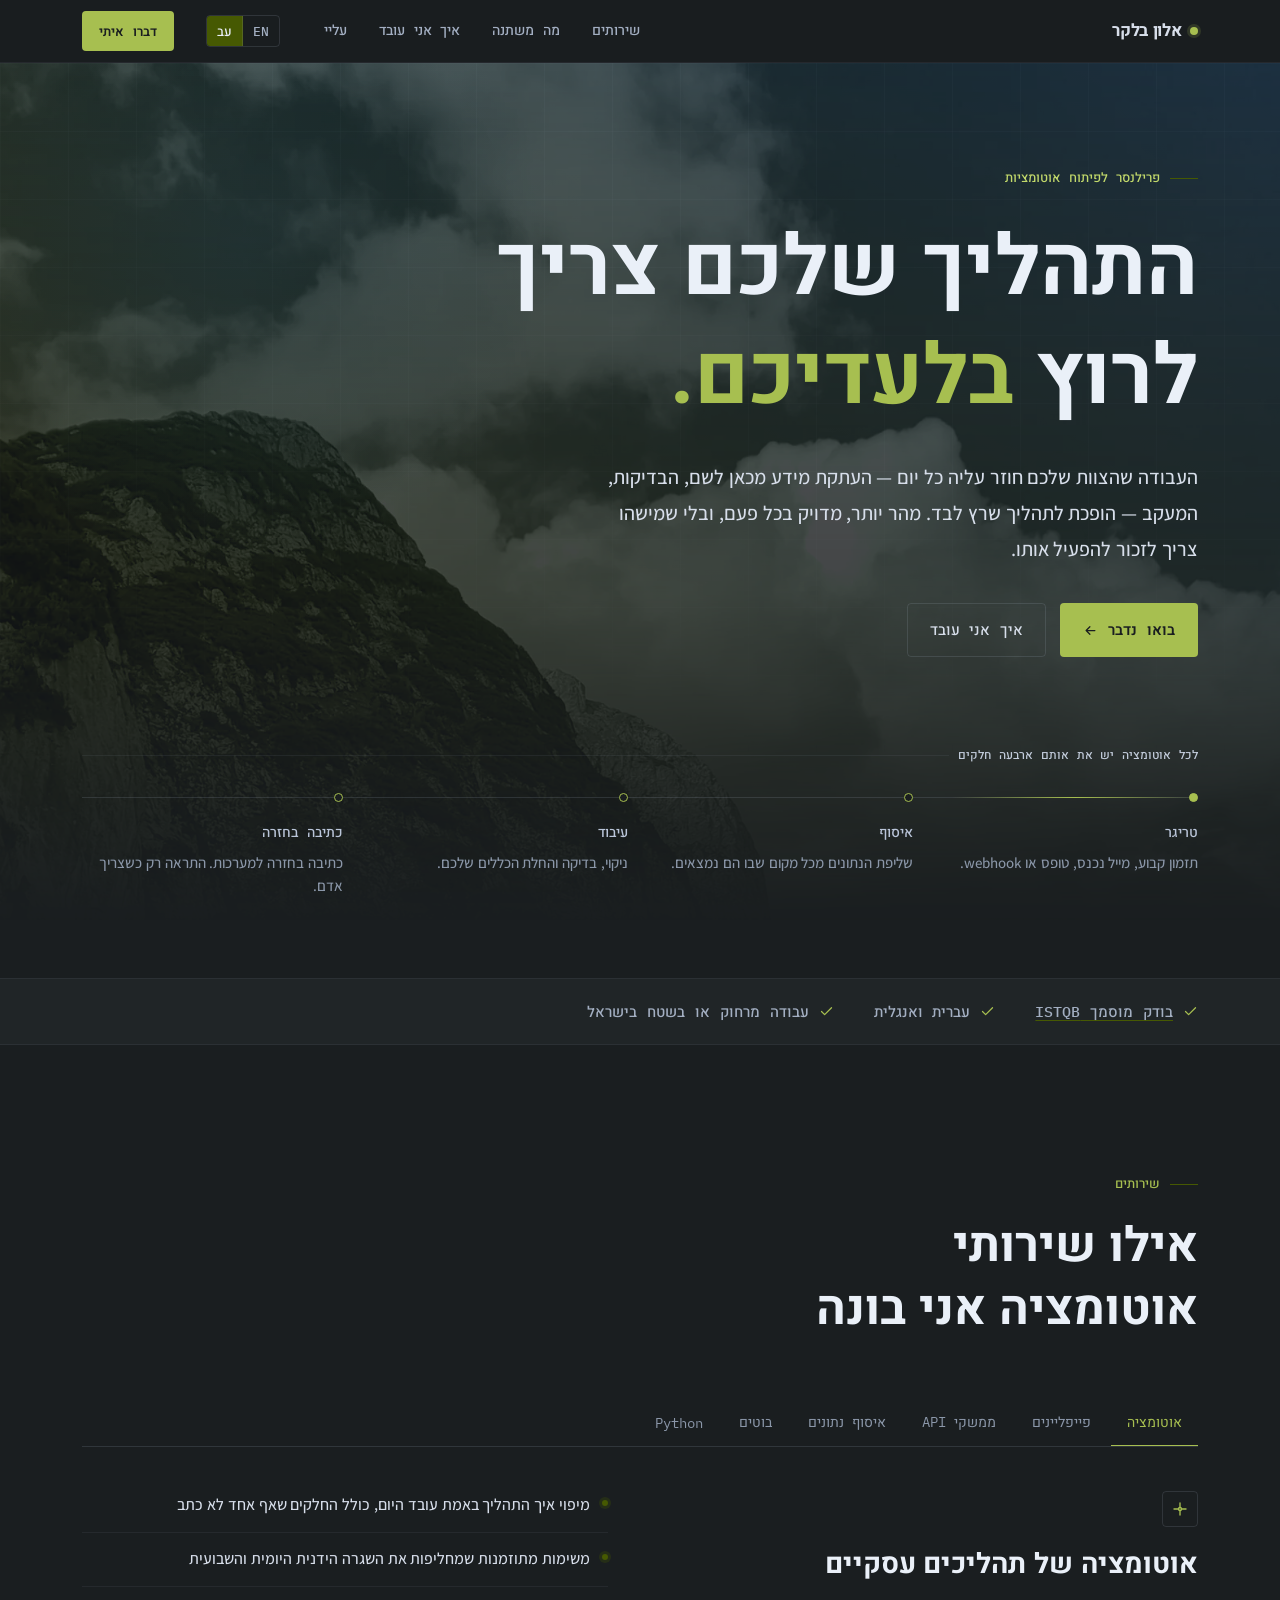
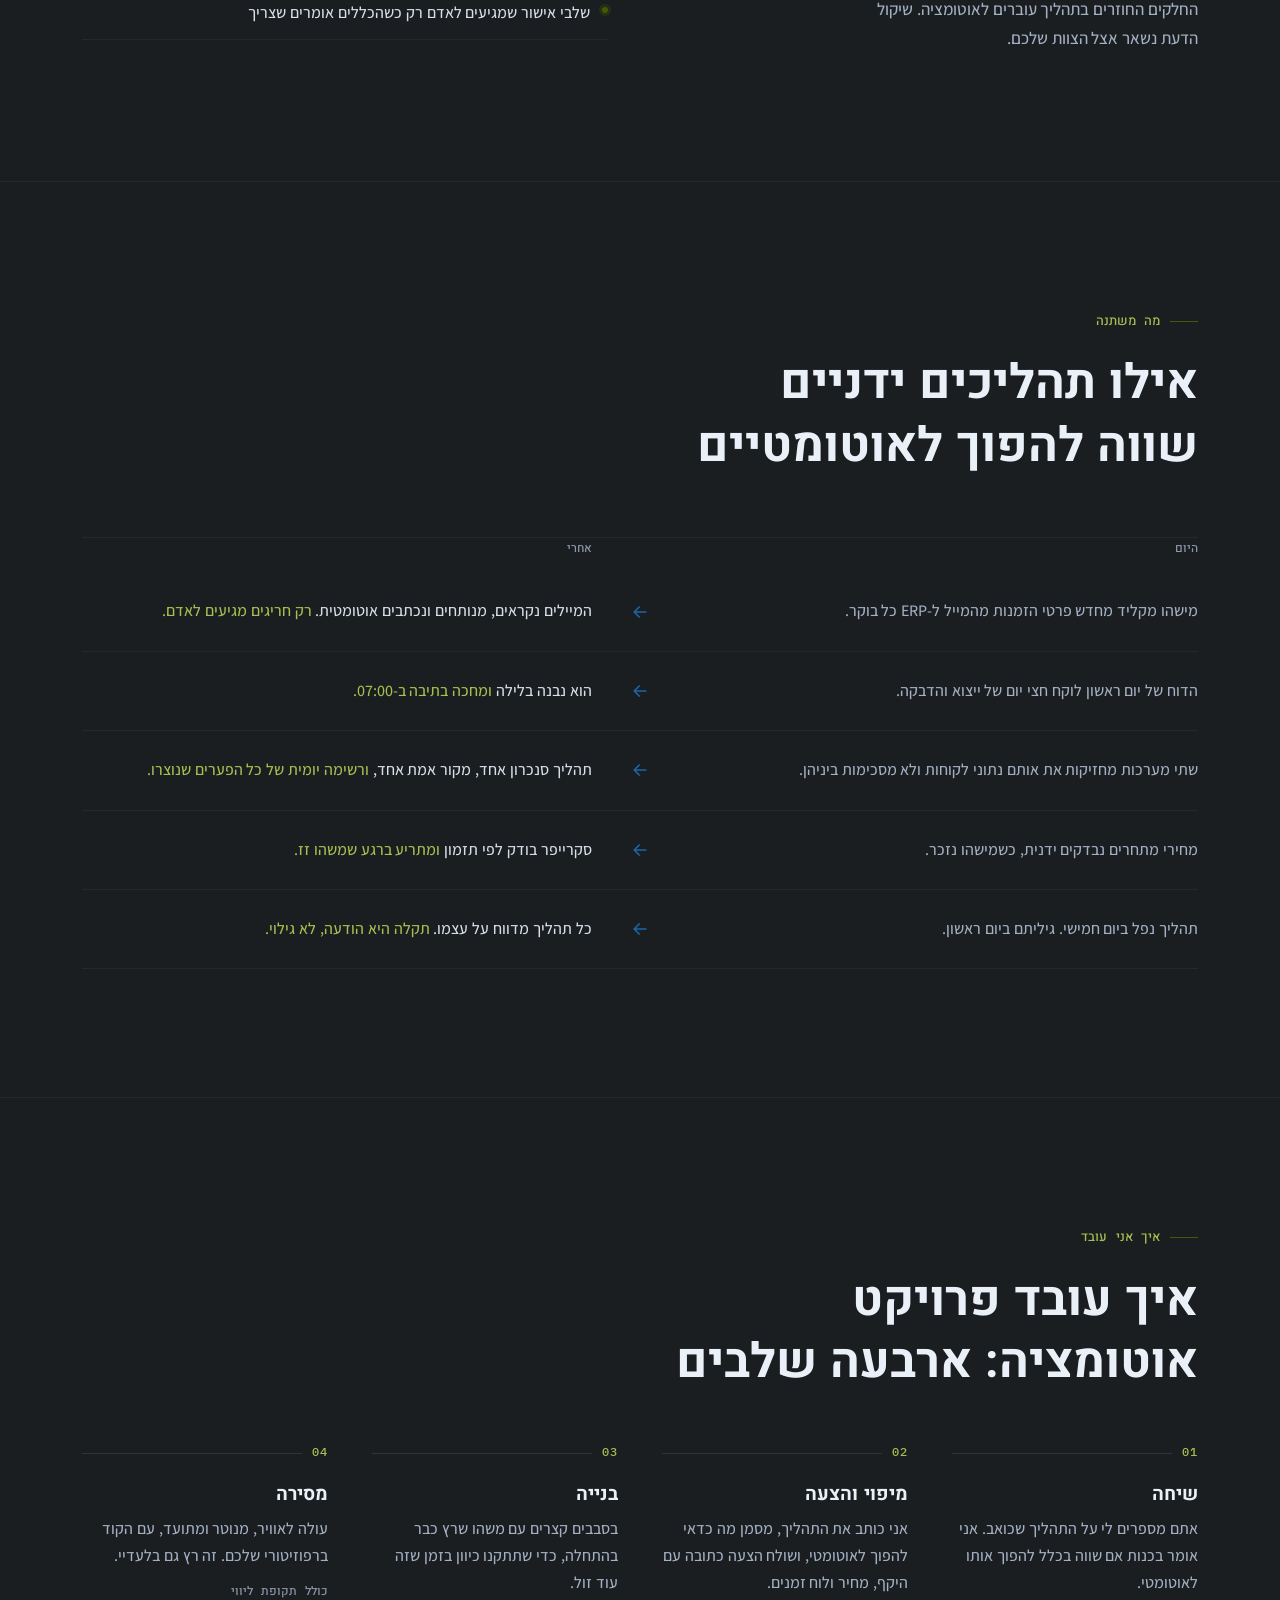
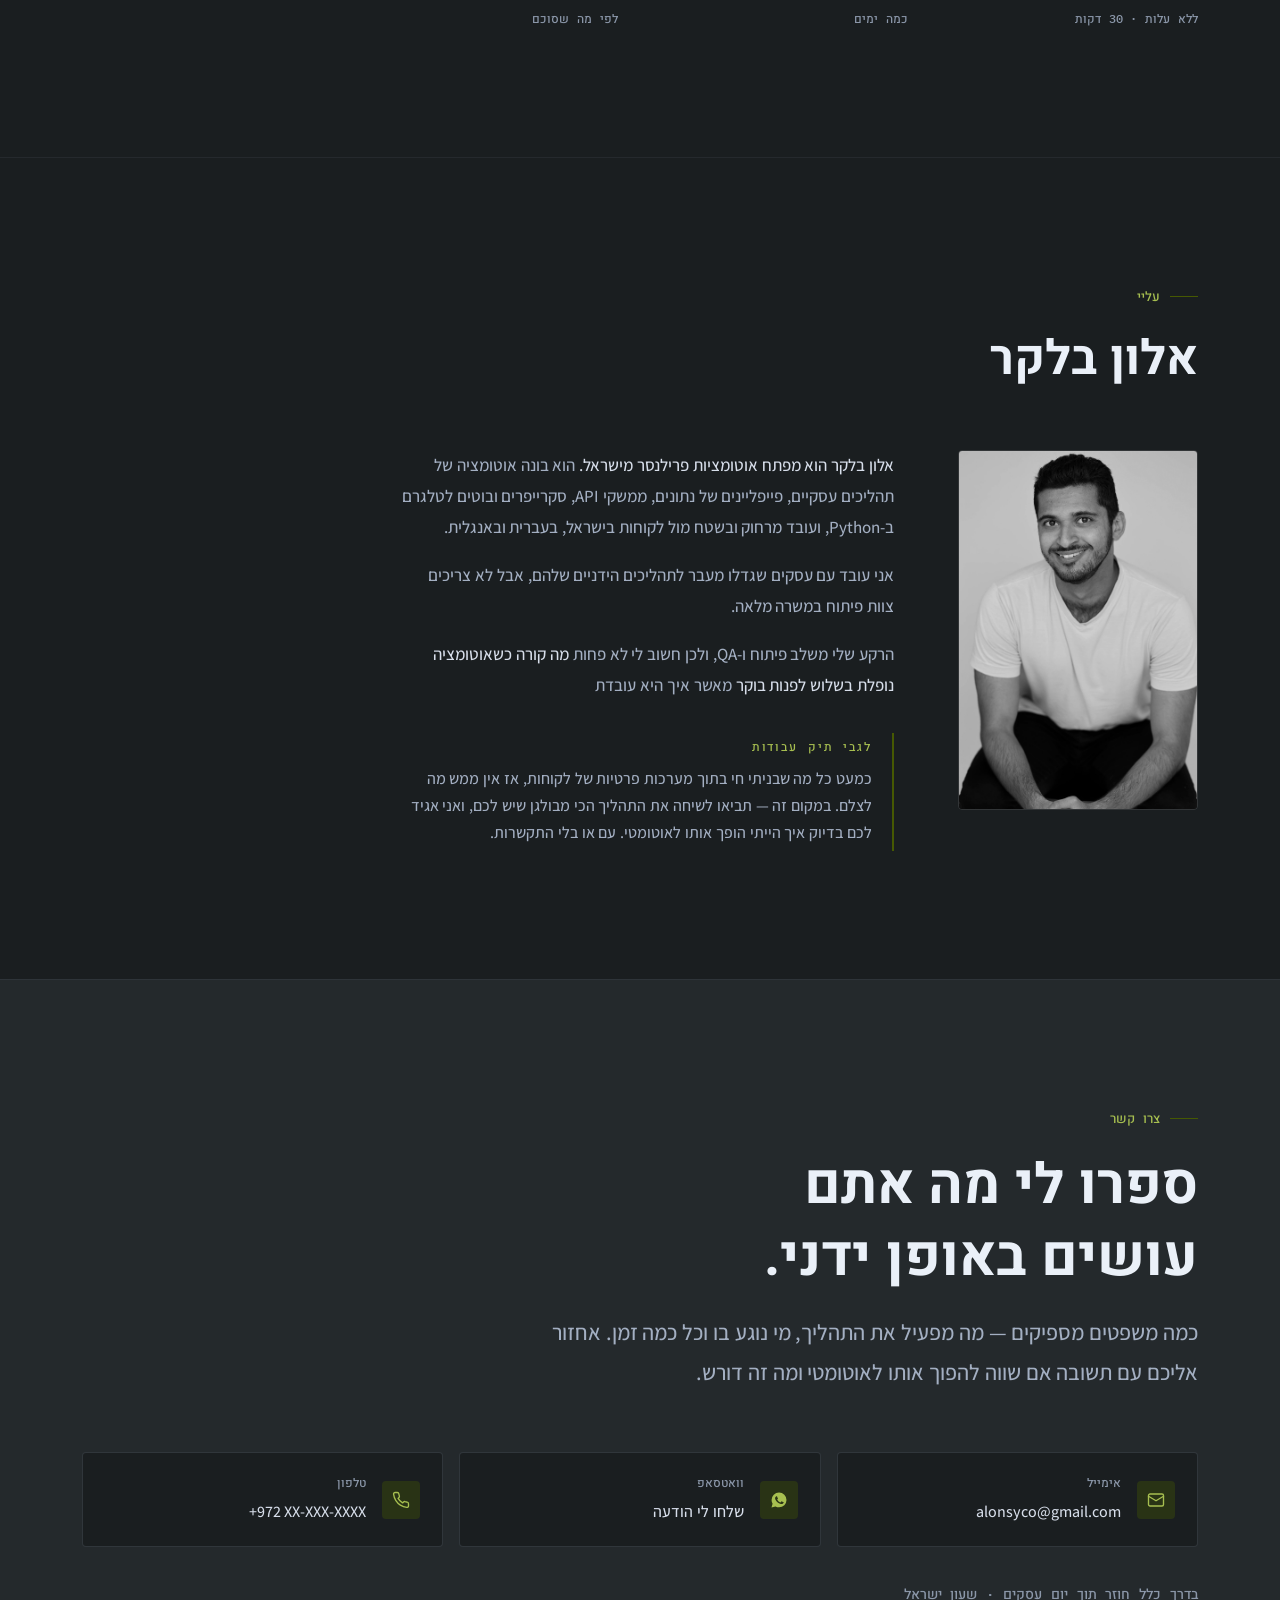
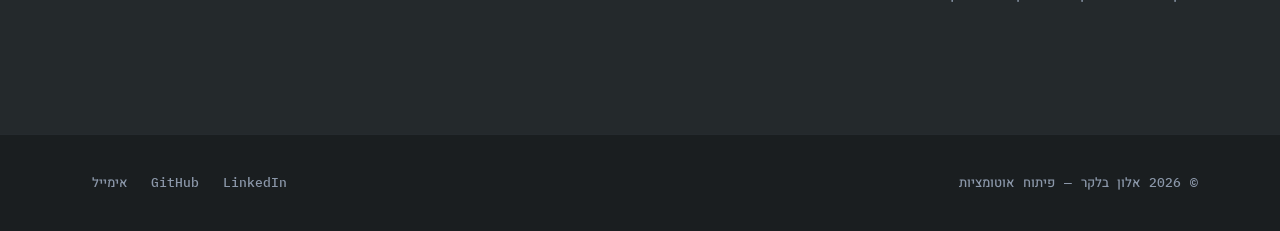
==== he.html @ a9c9822b "Freelancer Automation Developer Website 2.0" ====
<!DOCTYPE html>
<html lang="he" dir="rtl">
<head>
<meta charset="UTF-8">
<meta name="viewport" content="width=device-width, initial-scale=1.0">
<title>פיתוח אוטומציות לעסקים | מפתח אוטומציות פרילנסר בישראל</title>
<meta name="description" content="פיתוח אוטומציות לעסקים בישראל. אוטומציה של תהליכים, פייפליינים של נתונים, ממשקי API, סקרייפינג ובוטים לטלגרם ב-Python. שיחה ראשונה בחינם.">

<meta property="og:title" content="פיתוח אוטומציות לעסקים | מפתח אוטומציות פרילנסר בישראל">
<meta property="og:site_name" content="אלון בלקר">
<meta property="og:locale:alternate" content="en_US">
<meta property="og:image:alt" content="אלון בלקר, מפתח אוטומציות פרילנסר">
<meta name="twitter:card" content="summary_large_image">
<meta property="og:description" content="תהליך ידני נכנס, תהליך אוטומטי יוצא. אוטומציות, ממשקי API, צנרות נתונים, סקרייפינג ובוטים לעסקים צומחים.">
<meta property="og:type" content="website">
<meta property="og:url" content="https://vsciflight.github.io/he.html">
<meta property="og:image" content="https://vsciflight.github.io/src/prof_img.jpg">
<meta property="og:locale" content="he_IL">
<meta name="theme-color" content="#1A1E20">
<link rel="canonical" href="https://vsciflight.github.io/he.html">
<link rel="alternate" hreflang="en" href="https://vsciflight.github.io/">
<link rel="alternate" hreflang="he" href="https://vsciflight.github.io/he.html">
<link rel="alternate" hreflang="x-default" href="https://vsciflight.github.io/">

<link rel="preload" as="image" href="src/hero-bg.webp" type="image/webp">
<link rel="preconnect" href="https://fonts.googleapis.com">
<link rel="preconnect" href="https://fonts.gstatic.com" crossorigin>
<link href="https://fonts.googleapis.com/css2?family=Assistant:wght@400;500&family=Heebo:wght@500;700&family=IBM+Plex+Mono:wght@400;500&display=swap" rel="stylesheet">
<link rel="stylesheet" href="src/main.css">

<!-- Remembers an explicit language choice and honours it on the next visit. -->
<script>
document.documentElement.classList.add('js');
(function () {
  try {
    var want = localStorage.getItem('lang');
    if (want === 'en') location.replace('./' + location.hash);
  } catch (e) {}
})();
</script>

<!-- =========================================================
     FILL THESE IN — search this file for  XXXXXXXXX
       1. WhatsApp link   → wa.me/972XXXXXXXXX
       2. Phone link      → tel:+972XXXXXXXXX
       3. Phone displayed → +972 XX-XXX-XXXX
     ========================================================= -->
<script type="application/ld+json">
{
  "@context": "https://schema.org",
  "@graph": [
    {
      "@type": "WebSite",
      "@id": "https://vsciflight.github.io/#website",
      "url": "https://vsciflight.github.io/",
      "name": "אלון בלקר — פיתוח אוטומציות",
      "inLanguage": [
        "he",
        "en"
      ],
      "publisher": {
        "@id": "https://vsciflight.github.io/#alon"
      }
    },
    {
      "@type": "Person",
      "@id": "https://vsciflight.github.io/#alon",
      "name": "אלון בלקר",
      "alternateName": [
        "Alon Belker",
        "Alon Martin Belker"
      ],
      "url": "https://vsciflight.github.io/he.html",
      "image": "https://vsciflight.github.io/src/prof_img.jpg",
      "jobTitle": "מפתח אוטומציות פרילנסר",
      "description": "מפתח אוטומציות פרילנסר. בונה אוטומציה של תהליכים עסקיים, פייפליינים של נתונים, ממשקי API, סקרייפרים ובוטים לטלגרם לעסקים בישראל.",
      "email": "mailto:alonsyco@gmail.com",
      "knowsLanguage": [
        {
          "@type": "Language",
          "name": "Hebrew",
          "alternateName": "he"
        },
        {
          "@type": "Language",
          "name": "English",
          "alternateName": "en"
        }
      ],
      "knowsAbout": [
        "אוטומציה של תהליכים עסקיים",
        "פייפליינים של נתונים ו-ETL",
        "פיתוח ואינטגרציית API",
        "סקרייפינג ואיסוף נתונים",
        "פיתוח בוטים לטלגרם"
      ],
      "nationality": {
        "@type": "Country",
        "name": "Israel"
      },
      "workLocation": {
        "@type": "Country",
        "name": "Israel"
      },
      "sameAs": [
        "https://www.github.com/VSciFlight",
        "https://www.linkedin.com/in/alon-martin-belker"
      ],
      "worksFor": {
        "@id": "https://vsciflight.github.io/#business"
      },
      "hasCredential": {
        "@type": "EducationalOccupationalCredential",
        "credentialCategory": "certification",
        "name": "ISTQB Certified Tester",
        "url": "https://scr.istqb.org/?name=&number=2014586",
        "identifier": "2014586",
        "recognizedBy": {
          "@type": "Organization",
          "name": "ISTQB",
          "url": "https://www.istqb.org/"
        }
      }
    },
    {
      "@type": "ProfessionalService",
      "@id": "https://vsciflight.github.io/#business",
      "name": "אלון בלקר — פיתוח אוטומציות",
      "alternateName": "Alon Belker — Automation Development",
      "url": "https://vsciflight.github.io/he.html",
      "image": "https://vsciflight.github.io/src/prof_img.jpg",
      "description": "פיתוח אוטומציות לעסקים: אוטומציה של תהליכים, פייפליינים של נתונים ו-ETL, פיתוח ואינטגרציית API, סקרייפינג, בוטים לטלגרם ופיתוח ב-Python. עבודה מרחוק ובשטח בישראל, בעברית ובאנגלית.",
      "email": "mailto:alonsyco@gmail.com",
      "founder": {
        "@id": "https://vsciflight.github.io/#alon"
      },
      "employee": {
        "@id": "https://vsciflight.github.io/#alon"
      },
      "address": {
        "@type": "PostalAddress",
        "addressCountry": "IL"
      },
      "areaServed": [
        {
          "@type": "Country",
          "name": "Israel"
        }
      ],
      "availableLanguage": [
        "he",
        "en"
      ],
      "currenciesAccepted": "ILS",
      "sameAs": [
        "https://www.github.com/VSciFlight",
        "https://www.linkedin.com/in/alon-martin-belker"
      ],
      "hasOfferCatalog": {
        "@type": "OfferCatalog",
        "name": "שירותי אוטומציה",
        "inLanguage": "he",
        "itemListElement": [
          {
            "@type": "Offer",
            "itemOffered": {
              "@id": "https://vsciflight.github.io/he.html#svc-automation"
            }
          },
          {
            "@type": "Offer",
            "itemOffered": {
              "@id": "https://vsciflight.github.io/he.html#svc-pipelines"
            }
          },
          {
            "@type": "Offer",
            "itemOffered": {
              "@id": "https://vsciflight.github.io/he.html#svc-api"
            }
          },
          {
            "@type": "Offer",
            "itemOffered": {
              "@id": "https://vsciflight.github.io/he.html#svc-scraping"
            }
          },
          {
            "@type": "Offer",
            "itemOffered": {
              "@id": "https://vsciflight.github.io/he.html#svc-bots"
            }
          },
          {
            "@type": "Offer",
            "itemOffered": {
              "@id": "https://vsciflight.github.io/he.html#svc-python"
            }
          }
        ]
      }
    },
    {
      "@type": "Service",
      "@id": "https://vsciflight.github.io/he.html#svc-automation",
      "name": "אוטומציה של תהליכים עסקיים",
      "serviceType": "אוטומציה של תהליכים עסקיים",
      "inLanguage": "he",
      "description": "מיפוי איך התהליך באמת עובד היום, והחלפת החלקים החוזרים במשימות מתוזמנות ובשלבי אישור מבוססי כללים, כך ששיקול הדעת נשאר אצל הצוות.",
      "provider": {
        "@id": "https://vsciflight.github.io/#business"
      },
      "areaServed": {
        "@type": "Country",
        "name": "Israel"
      },
      "sameAs": "https://vsciflight.github.io/#svc-automation"
    },
    {
      "@type": "Service",
      "@id": "https://vsciflight.github.io/he.html#svc-pipelines",
      "name": "פייפליינים של נתונים ו-ETL",
      "serviceType": "פיתוח פייפליינים של נתונים ו-ETL",
      "inLanguage": "he",
      "description": "שליפה, אימות, המרה וטעינה של נתונים בין בסיסי נתונים, גיליונות ומערכות SaaS לפי תזמון, כולל דוחות קבועים שנבנים בלילה ובדיקות תקינות שמדווחות על כשלים.",
      "provider": {
        "@id": "https://vsciflight.github.io/#business"
      },
      "areaServed": {
        "@type": "Country",
        "name": "Israel"
      },
      "sameAs": "https://vsciflight.github.io/#svc-pipelines"
    },
    {
      "@type": "Service",
      "@id": "https://vsciflight.github.io/he.html#svc-api",
      "name": "פיתוח ואינטגרציית API",
      "serviceType": "פיתוח API ואינטגרציה בין מערכות",
      "inLanguage": "he",
      "description": "ממשקי REST שנבנים מאפס כולל הרשאות ותיעוד, ואינטגרציות בין CRM, ERP, מערכות חיוב, אחסון וגיליונות, כולל טיפול ב-webhooks, ניסיונות חוזרים ותורים.",
      "provider": {
        "@id": "https://vsciflight.github.io/#business"
      },
      "areaServed": {
        "@type": "Country",
        "name": "Israel"
      },
      "sameAs": "https://vsciflight.github.io/#svc-api"
    },
    {
      "@type": "Service",
      "@id": "https://vsciflight.github.io/he.html#svc-scraping",
      "name": "סקרייפינג ואיסוף נתונים מהאינטרנט",
      "serviceType": "סקרייפינג ואיסוף נתונים",
      "inLanguage": "he",
      "description": "פייפליינים מתוזמנים לאיסוף מחירים, מוצרים, מתחרים, מאגרים ציבוריים או פורטלים פנימיים, בנויים לשרוד שינויי מבנה, הגבלות קצב והתחברות.",
      "provider": {
        "@id": "https://vsciflight.github.io/#business"
      },
      "areaServed": {
        "@type": "Country",
        "name": "Israel"
      },
      "sameAs": "https://vsciflight.github.io/#svc-scraping"
    },
    {
      "@type": "Service",
      "@id": "https://vsciflight.github.io/he.html#svc-bots",
      "name": "בוטים לטלגרם ולצ'אט",
      "serviceType": "פיתוח בוטים",
      "inLanguage": "he",
      "description": "כלים פנימיים בתוך אפליקציות הצ'אט שהצוות כבר משתמש בהן: התראות וסיכומים יומיים, אישורים בלחיצה אחת ובדיקות סטטוס לצוות בשטח, וטפסים שנכתבים ישירות למערכות.",
      "provider": {
        "@id": "https://vsciflight.github.io/#business"
      },
      "areaServed": {
        "@type": "Country",
        "name": "Israel"
      },
      "sameAs": "https://vsciflight.github.io/#svc-bots"
    },
    {
      "@type": "Service",
      "@id": "https://vsciflight.github.io/he.html#svc-python",
      "name": "פיתוח ב-Python",
      "serviceType": "פיתוח תוכנה ב-Python",
      "inLanguage": "he",
      "description": "שירותים, כלי שורת פקודה ותוכנות עזר לבק-אופיס ב-Python, כולל קבלת אחריות על סקריפט שביר קיים והפיכתו לתחזוקתי, מכוסה בבדיקות, מותקן, מתוזמן ומנוטר.",
      "provider": {
        "@id": "https://vsciflight.github.io/#business"
      },
      "areaServed": {
        "@type": "Country",
        "name": "Israel"
      },
      "sameAs": "https://vsciflight.github.io/#svc-python"
    },
    {
      "@type": "WebPage",
      "@id": "https://vsciflight.github.io/he.html#webpage",
      "url": "https://vsciflight.github.io/he.html",
      "name": "מפתח אוטומציות פרילנסר בישראל — אלון בלקר",
      "description": "מפתח אוטומציות פרילנסר בישראל. אוטומציות, פייפליינים של נתונים, ממשקי API, סקרייפינג ובוטים לטלגרם — ב",
      "inLanguage": "he",
      "isPartOf": {
        "@id": "https://vsciflight.github.io/#website"
      },
      "about": {
        "@id": "https://vsciflight.github.io/#business"
      },
      "mainEntity": {
        "@id": "https://vsciflight.github.io/#business"
      },
      "primaryImageOfPage": "https://vsciflight.github.io/src/prof_img.jpg",
      "translationOfWork": {
        "@id": "https://vsciflight.github.io/#webpage"
      }
    }
  ]
}
</script>

</head>
<body>

<a class="skip-link" href="#main">דילוג לתוכן</a>

<!-- ================= Nav ================= -->
<header class="nav">
  <div class="wrap nav-inner">
    <a class="nav-mark" href="#top"><i></i> <span>אלון בלקר</span></a>
    <nav class="nav-links" aria-label="ניווט">
      <a href="#services">שירותים</a>
      <a href="#results">מה משתנה</a>
      <a href="#process">איך אני עובד</a>
      <a href="#about">עליי</a>
    </nav>
    <div class="langswitch" data-langswitch>
      <a href="./" hreflang="en" lang="en">EN</a>
      <a href="he.html" aria-current="page" hreflang="he" lang="he">עב</a>
    </div>
    <a class="btn btn-primary" href="#contact">דברו איתי</a>
  </div>
</header>

<main id="main">

<!-- ================= Hero ================= -->
<section class="hero" id="top">
  <div class="hero-photo" aria-hidden="true"></div>
  <div class="wrap">
    <p class="eyebrow">פרילנסר לפיתוח אוטומציות</p>

    <h1>התהליך שלכם צריך לרוץ <em>בלעדיכם.</em></h1>

    <p class="lede">
      העבודה שהצוות שלכם חוזר עליה כל יום — העתקת מידע מכאן לשם, הבדיקות, המעקב — הופכת לתהליך
      שרץ לבד. מהר יותר, מדויק בכל פעם, ובלי שמישהו צריך לזכור להפעיל אותו.
    </p>

    <div class="hero-actions">
      <a class="btn btn-primary" href="#contact">
        בואו נדבר
        <svg viewBox="0 0 24 24" fill="none" stroke="currentColor" stroke-width="2" stroke-linecap="round" stroke-linejoin="round" aria-hidden="true"><path d="M5 12h14M13 6l6 6-6 6"/></svg>
      </a>
      <a class="btn btn-ghost" href="#process">איך אני עובד</a>
    </div>

    <!-- Signature element: the shape every project I build has -->
    <div class="rail">
      <p class="rail-caption">לכל אוטומציה יש את אותם ארבעה חלקים</p>
      <div class="rail-body">
        <div class="rail-track" aria-hidden="true"><span class="rail-pulse"></span></div>
      <ol class="rail-nodes">
        <li>
          <span class="node-name">טריגר</span>
          <span class="node-note">תזמון קבוע, מייל נכנס, טופס או webhook.</span>
        </li>
        <li>
          <span class="node-name">איסוף</span>
          <span class="node-note">שליפת הנתונים מכל מקום שבו הם נמצאים.</span>
        </li>
        <li>
          <span class="node-name">עיבוד</span>
          <span class="node-note">ניקוי, בדיקה והחלת הכללים שלכם.</span>
        </li>
        <li>
          <span class="node-name">כתיבה בחזרה</span>
          <span class="node-note">כתיבה בחזרה למערכות. התראה רק כשצריך אדם.</span>
        </li>
      </ol>
      </div>
    </div>
  </div>
</section>

<!-- ================= Signals ================= -->
<section class="signals">
  <div class="wrap">
    <ul>
      <li>
        <svg viewBox="0 0 24 24" fill="none" stroke="currentColor" stroke-width="2" stroke-linecap="round" stroke-linejoin="round" aria-hidden="true"><path d="M20 6 9 17l-5-5"/></svg>
        <a class="signal-link" href="https://scr.istqb.org/?name=&number=2014586" target="_blank" rel="noopener">בודק מוסמך ISTQB</a>
      </li>
      <li>
        <svg viewBox="0 0 24 24" fill="none" stroke="currentColor" stroke-width="2" stroke-linecap="round" stroke-linejoin="round" aria-hidden="true"><path d="M20 6 9 17l-5-5"/></svg>
        עברית ואנגלית
      </li>
      <li>
        <svg viewBox="0 0 24 24" fill="none" stroke="currentColor" stroke-width="2" stroke-linecap="round" stroke-linejoin="round" aria-hidden="true"><path d="M20 6 9 17l-5-5"/></svg>
        עבודה מרחוק או בשטח בישראל
      </li>
    </ul>
  </div>
</section>

<!-- ================= Services (tabbed) ================= -->
<section class="band" id="services">
  <div class="wrap">
    <div class="band-head reveal">
      <p class="eyebrow">שירותים</p>
      <h2>אילו שירותי אוטומציה אני בונה</h2>
    </div>

    <div class="reveal" data-tabs>
      <div class="tablist" role="tablist" aria-label="שירותים">
        <button class="tab" role="tab" id="tab-auto"    aria-controls="p-auto"    aria-selected="true"  tabindex="0">אוטומציה</button>
        <button class="tab" role="tab" id="tab-data"    aria-controls="p-data"    aria-selected="false" tabindex="-1">פייפליינים</button>
        <button class="tab" role="tab" id="tab-api"     aria-controls="p-api"     aria-selected="false" tabindex="-1">ממשקי API</button>
        <button class="tab" role="tab" id="tab-scrape"  aria-controls="p-scrape"  aria-selected="false" tabindex="-1">איסוף נתונים</button>
        <button class="tab" role="tab" id="tab-bots"    aria-controls="p-bots"    aria-selected="false" tabindex="-1">בוטים</button>
        <button class="tab" role="tab" id="tab-python"  aria-controls="p-python"  aria-selected="false" tabindex="-1">Python</button>
      </div>

      <div class="panel" role="tabpanel" id="p-auto" aria-labelledby="tab-auto" tabindex="0">
        <div>
          <div class="panel-icon"><svg viewBox="0 0 24 24" fill="none" stroke="currentColor" stroke-width="1.8" stroke-linecap="round" stroke-linejoin="round" aria-hidden="true"><path d="M12 20v-6M12 10V4M4 12h6M14 12h6"/><circle cx="12" cy="12" r="2"/></svg></div>
          <h3>אוטומציה של תהליכים עסקיים</h3>
          <p class="panel-lede">החלקים החוזרים בתהליך עוברים לאוטומציה. שיקול הדעת נשאר אצל הצוות שלכם.</p>
        </div>
        <ul class="panel-list">
          <li>מיפוי איך התהליך באמת עובד היום, כולל החלקים שאף אחד לא כתב</li>
          <li>משימות מתוזמנות שמחליפות את השגרה הידנית היומית והשבועית</li>
          <li>שלבי אישור שמגיעים לאדם רק כשהכללים אומרים שצריך</li>
        </ul>
      </div>

      <div class="panel" role="tabpanel" id="p-data" aria-labelledby="tab-data" tabindex="0" hidden>
        <div>
          <div class="panel-icon"><svg viewBox="0 0 24 24" fill="none" stroke="currentColor" stroke-width="1.8" stroke-linecap="round" stroke-linejoin="round" aria-hidden="true"><ellipse cx="12" cy="6" rx="8" ry="3"/><path d="M4 6v6c0 1.7 3.6 3 8 3s8-1.3 8-3V6M4 12v6c0 1.7 3.6 3 8 3s8-1.3 8-3v-6"/></svg></div>
          <h3>פייפליינים של נתונים ו-ETL</h3>
          <p class="panel-lede">נתונים עוברים בין המערכות שלכם לפי תזמון, בלי שאף אחד מייצא כלום.</p>
        </div>
        <ul class="panel-list">
          <li>שליפה, אימות, המרה וטעינה בין בסיסי נתונים, גיליונות ומערכות SaaS</li>
          <li>דוחות קבועים שנבנים בלילה ומחכים לכם לפני תחילת היום</li>
          <li>בדיקות תקינות שמודיעות לכם שתהליך נפל, במקום שתגלו בעצמכם</li>
        </ul>
      </div>

      <div class="panel" role="tabpanel" id="p-api" aria-labelledby="tab-api" tabindex="0" hidden>
        <div>
          <div class="panel-icon"><svg viewBox="0 0 24 24" fill="none" stroke="currentColor" stroke-width="1.8" stroke-linecap="round" stroke-linejoin="round" aria-hidden="true"><path d="M10 13a5 5 0 0 0 7.5.5l3-3a5 5 0 0 0-7-7l-1.7 1.7"/><path d="M14 11a5 5 0 0 0-7.5-.5l-3 3a5 5 0 0 0 7 7L12 19"/></svg></div>
          <h3>פיתוח ואינטגרציית API</h3>
          <p class="panel-lede">ממשקים חדשים, או החיבור בין כלים שמעולם לא תוכננו לדבר זה עם זה.</p>
        </div>
        <ul class="panel-list">
          <li>ממשקי REST שנבנים מאפס, כולל הרשאות ותיעוד</li>
          <li>אינטגרציות בין CRM, ERP, מערכות חיוב, אחסון וגיליונות</li>
          <li>טיפול ב-webhooks, ניסיונות חוזרים ותורים כדי ששום דבר לא ייעלם בשקט</li>
        </ul>
      </div>

      <div class="panel" role="tabpanel" id="p-scrape" aria-labelledby="tab-scrape" tabindex="0" hidden>
        <div>
          <div class="panel-icon"><svg viewBox="0 0 24 24" fill="none" stroke="currentColor" stroke-width="1.8" stroke-linecap="round" stroke-linejoin="round" aria-hidden="true"><circle cx="11" cy="11" r="7"/><path d="m20 20-3.5-3.5"/></svg></div>
          <h3>סקרייפינג ואיסוף נתונים מהאינטרנט</h3>
          <p class="panel-lede">צנרת איסוף לנתונים שאתם אוספים היום ביד.</p>
        </div>
        <ul class="panel-list">
          <li>מחירים, מוצרים, מתחרים, מאגרים ציבוריים או הפורטלים שלכם</li>
          <li>בנוי לשרוד שינויי מבנה באתר, הגבלות קצב והתחברות</li>
          <li>ייצוא נקי לבסיס הנתונים, לגיליון או לדשבורד לפי תזמון</li>
        </ul>
      </div>

      <div class="panel" role="tabpanel" id="p-bots" aria-labelledby="tab-bots" tabindex="0" hidden>
        <div>
          <div class="panel-icon"><svg viewBox="0 0 24 24" fill="none" stroke="currentColor" stroke-width="1.8" stroke-linecap="round" stroke-linejoin="round" aria-hidden="true"><path d="M21 5 2 12l7 3 3 7 9-17Z"/><path d="m9 15 5-5"/></svg></div>
          <h3>בוטים לטלגרם ולצ׳אט</h3>
          <p class="panel-lede">כלים פנימיים שחיים במקום שבו הצוות כבר מדבר, במקום מאחורי עוד התחברות.</p>
        </div>
        <ul class="panel-list">
          <li>התראות וסיכומים יומיים שנשלחים לקבוצה או לאדם הנכון</li>
          <li>אישורים בלחיצה אחת ובדיקת סטטוס לצוות בשטח</li>
          <li>טפסים ותהליכי קליטה שנכתבים ישירות למערכות שלכם</li>
        </ul>
      </div>

      <div class="panel" role="tabpanel" id="p-python" aria-labelledby="tab-python" tabindex="0" hidden>
        <div>
          <div class="panel-icon"><svg viewBox="0 0 24 24" fill="none" stroke="currentColor" stroke-width="1.8" stroke-linecap="round" stroke-linejoin="round" aria-hidden="true"><path d="m8 17-5-5 5-5M16 7l5 5-5 5"/></svg></div>
          <h3>פיתוח ב-Python</h3>
          <p class="panel-lede">עבודת פיתוח כללית, כולל הצלה של מה שמישהו בנה לפניי.</p>
        </div>
        <ul class="panel-list">
          <li>שירותים, כלי שורת פקודה ותוכנות עזר לבק-אופיס</li>
          <li>קבלת אחריות על סקריפט שביר והפיכתו לתחזוקתי ומכוסה בבדיקות</li>
          <li>העלאה לאוויר, תזמון וניטור כדי שזה ימשיך לרוץ</li>
        </ul>
      </div>
    </div>
  </div>
</section>

<!-- ================= Before / after ================= -->
<section class="band" id="results">
  <div class="wrap">
    <div class="band-head reveal">
      <p class="eyebrow">מה משתנה</p>
      <h2>אילו תהליכים ידניים שווה להפוך לאוטומטיים</h2>
    </div>

    <div class="swap reveal">
      <div class="swap-legend" aria-hidden="true">
        <span>היום</span><span></span><span>אחרי</span>
      </div>

      <div class="swap-row">
        <p class="swap-before">מישהו מקליד מחדש פרטי הזמנות מהמייל ל-ERP כל בוקר.</p>
        <div class="swap-arrow" aria-hidden="true"><svg viewBox="0 0 24 24" fill="none" stroke="currentColor" stroke-width="2" stroke-linecap="round" stroke-linejoin="round"><path d="M5 12h14M13 6l6 6-6 6"/></svg></div>
        <p class="swap-after">המיילים נקראים, מנותחים ונכתבים אוטומטית. <strong>רק חריגים מגיעים לאדם.</strong></p>
      </div>

      <div class="swap-row">
        <p class="swap-before">הדוח של יום ראשון לוקח חצי יום של ייצוא והדבקה.</p>
        <div class="swap-arrow" aria-hidden="true"><svg viewBox="0 0 24 24" fill="none" stroke="currentColor" stroke-width="2" stroke-linecap="round" stroke-linejoin="round"><path d="M5 12h14M13 6l6 6-6 6"/></svg></div>
        <p class="swap-after">הוא נבנה בלילה <strong>ומחכה בתיבה ב-07:00.</strong></p>
      </div>

      <div class="swap-row">
        <p class="swap-before">שתי מערכות מחזיקות את אותם נתוני לקוחות ולא מסכימות ביניהן.</p>
        <div class="swap-arrow" aria-hidden="true"><svg viewBox="0 0 24 24" fill="none" stroke="currentColor" stroke-width="2" stroke-linecap="round" stroke-linejoin="round"><path d="M5 12h14M13 6l6 6-6 6"/></svg></div>
        <p class="swap-after">תהליך סנכרון אחד, מקור אמת אחד, <strong>ורשימה יומית של כל הפערים שנוצרו.</strong></p>
      </div>

      <div class="swap-row">
        <p class="swap-before">מחירי מתחרים נבדקים ידנית, כשמישהו נזכר.</p>
        <div class="swap-arrow" aria-hidden="true"><svg viewBox="0 0 24 24" fill="none" stroke="currentColor" stroke-width="2" stroke-linecap="round" stroke-linejoin="round"><path d="M5 12h14M13 6l6 6-6 6"/></svg></div>
        <p class="swap-after">סקרייפר בודק לפי תזמון <strong>ומתריע ברגע שמשהו זז.</strong></p>
      </div>

      <div class="swap-row">
        <p class="swap-before">תהליך נפל ביום חמישי. גיליתם ביום ראשון.</p>
        <div class="swap-arrow" aria-hidden="true"><svg viewBox="0 0 24 24" fill="none" stroke="currentColor" stroke-width="2" stroke-linecap="round" stroke-linejoin="round"><path d="M5 12h14M13 6l6 6-6 6"/></svg></div>
        <p class="swap-after">כל תהליך מדווח על עצמו. <strong>תקלה היא הודעה, לא גילוי.</strong></p>
      </div>
    </div>
  </div>
</section>

<!-- ================= Process ================= -->
<section class="band" id="process">
  <div class="wrap">
    <div class="band-head reveal">
      <p class="eyebrow">איך אני עובד</p>
      <h2>איך עובד פרויקט אוטומציה: ארבעה שלבים</h2>
    </div>

    <ol class="steps reveal">
      <li class="step">
        <h3>שיחה</h3>
        <p>אתם מספרים לי על התהליך שכואב. אני אומר בכנות אם שווה בכלל להפוך אותו לאוטומטי.</p>
        <span class="step-time">ללא עלות · 30 דקות</span>
      </li>
      <li class="step">
        <h3>מיפוי והצעה</h3>
        <p>אני כותב את התהליך, מסמן מה כדאי להפוך לאוטומטי, ושולח הצעה כתובה עם היקף, מחיר ולוח זמנים.</p>
        <span class="step-time">כמה ימים</span>
      </li>
      <li class="step">
        <h3>בנייה</h3>
        <p>בסבבים קצרים עם משהו שרץ כבר בהתחלה, כדי שתתקנו כיוון בזמן שזה עוד זול.</p>
        <span class="step-time">לפי מה שסוכם</span>
      </li>
      <li class="step">
        <h3>מסירה</h3>
        <p>עולה לאוויר, מנוטר ומתועד, עם הקוד ברפוזיטורי שלכם. זה רץ גם בלעדיי.</p>
        <span class="step-time">כולל תקופת ליווי</span>
      </li>
    </ol>
  </div>
</section>

<!-- ================= About ================= -->
<section class="band" id="about">
  <div class="wrap">
    <div class="band-head reveal">
      <p class="eyebrow">עליי</p>
      <h2>אלון בלקר</h2>
    </div>

    <div class="about-grid reveal">
      <img class="about-photo" src="src/prof_img.jpg" alt="אלון בלקר, מפתח אוטומציות פרילנסר מישראל" width="240" loading="lazy">

      <div class="about-body">
        <p>
          <strong>אלון בלקר הוא מפתח אוטומציות פרילנסר מישראל.</strong>
          הוא בונה אוטומציה של תהליכים עסקיים, פייפליינים של נתונים, ממשקי API,
          סקרייפרים ובוטים לטלגרם ב-Python, ועובד מרחוק ובשטח מול לקוחות בישראל,
          בעברית ובאנגלית.
        </p>
        <p>
          אני עובד עם עסקים שגדלו מעבר לתהליכים הידניים שלהם, אבל לא צריכים צוות פיתוח
          במשרה מלאה.
        </p>
        <p>
          הרקע שלי משלב פיתוח ו-QA, ולכן חשוב לי לא פחות
          <strong>מה קורה כשאוטומציה נופלת בשלוש לפנות בוקר</strong> מאשר איך היא עובדת
        </p>

        <div class="note">
          <b>לגבי תיק עבודות</b>
          כמעט כל מה שבניתי חי בתוך מערכות פרטיות של לקוחות, אז אין ממש מה לצלם. במקום
          זה — תביאו לשיחה את התהליך הכי מבולגן שיש לכם, ואני אגיד לכם בדיוק איך הייתי
          הופך אותו לאוטומטי. עם או בלי התקשרות.
        </div>
      </div>
    </div>
  </div>
</section>

<!-- ================= Contact ================= -->
<section class="band contact" id="contact">
  <div class="wrap">
    <div class="band-head reveal">
      <p class="eyebrow">צרו קשר</p>
      <h2>ספרו לי מה אתם עושים באופן ידני.</h2>
      <p class="lede">
        כמה משפטים מספיקים — מה מפעיל את התהליך, מי נוגע בו וכל כמה זמן. אחזור אליכם
        עם תשובה אם שווה להפוך אותו לאוטומטי ומה זה דורש.
      </p>
    </div>

    <div class="channels reveal">

      <a class="channel" href="mailto:alonsyco@gmail.com?subject=%D7%A4%D7%A0%D7%99%D7%99%D7%94%20%D7%91%D7%A0%D7%95%D7%92%D7%A2%20%D7%9C%D7%A4%D7%A8%D7%95%D7%99%D7%99%D7%A7%D7%98%20%D7%90%D7%95%D7%98%D7%95%D7%9E%D7%A6%D7%99%D7%94">
        <span class="channel-icon"><svg viewBox="0 0 24 24" fill="none" stroke="currentColor" stroke-width="1.8" stroke-linecap="round" stroke-linejoin="round" aria-hidden="true"><rect x="2" y="4" width="20" height="16" rx="2"/><path d="m2 7 10 6 10-6"/></svg></span>
        <span>
          <span class="channel-label">אימייל</span>
          <span class="channel-value">alonsyco@gmail.com</span>
        </span>
      </a>

      <!-- REPLACE XXXXXXXXX — digits only, no + and no leading 0
           e.g. 054-123-4567  →  https://wa.me/972541234567 -->
      <a class="channel" href="https://wa.me/972XXXXXXXXX?text=%D7%94%D7%99%D7%99%20%D7%90%D7%9C%D7%95%D7%9F%2C%20%D7%A8%D7%A6%D7%99%D7%AA%D7%99%20%D7%9C%D7%93%D7%91%D7%A8%20%D7%A2%D7%9C%20%D7%90%D7%95%D7%98%D7%95%D7%9E%D7%A6%D7%99%D7%94%20%D7%9C%D7%AA%D7%94%D7%9C%D7%99%D7%9A." target="_blank" rel="noopener">
        <span class="channel-icon"><svg viewBox="0 0 24 24" fill="currentColor" aria-hidden="true"><path d="M12.04 2A9.9 9.9 0 0 0 2.1 11.9a9.8 9.8 0 0 0 1.35 4.96L2 22l5.28-1.38a9.9 9.9 0 0 0 4.76 1.21h.01A9.9 9.9 0 0 0 22 11.94 9.9 9.9 0 0 0 12.04 2Zm5.8 14.06c-.24.68-1.4 1.3-1.94 1.35-.5.05-.98.23-3.3-.69-2.78-1.1-4.55-3.94-4.69-4.13-.13-.19-1.11-1.48-1.11-2.82 0-1.34.7-2 .95-2.27a1 1 0 0 1 .72-.34h.52c.17 0 .39-.06.6.46.24.58.81 2 .88 2.14.07.14.12.3.02.49-.1.19-.15.3-.29.47l-.44.5c-.14.14-.29.3-.13.59.17.29.74 1.22 1.59 1.97 1.09.97 2 1.28 2.29 1.42.29.15.46.12.63-.07.17-.2.72-.84.91-1.13.19-.29.39-.24.65-.14.26.09 1.67.79 1.96.93.29.15.48.22.55.34.07.12.07.68-.17 1.36Z"/></svg></span>
        <span>
          <span class="channel-label">וואטסאפ</span>
          <span class="channel-value">שלחו לי הודעה</span>
        </span>
      </a>

      <!-- REPLACE XXXXXXXXX in both the href and the visible number -->
      <a class="channel" href="tel:+972XXXXXXXXX">
        <span class="channel-icon"><svg viewBox="0 0 24 24" fill="none" stroke="currentColor" stroke-width="1.8" stroke-linecap="round" stroke-linejoin="round" aria-hidden="true"><path d="M22 16.9v3a2 2 0 0 1-2.2 2 19.8 19.8 0 0 1-8.6-3.1 19.5 19.5 0 0 1-6-6A19.8 19.8 0 0 1 2.1 4.2 2 2 0 0 1 4.1 2h3a2 2 0 0 1 2 1.7c.1 1 .4 1.9.7 2.8a2 2 0 0 1-.5 2.1L8.1 9.9a16 16 0 0 0 6 6l1.3-1.3a2 2 0 0 1 2.1-.4c.9.3 1.8.6 2.8.7a2 2 0 0 1 1.7 2Z"/></svg></span>
        <span>
          <span class="channel-label">טלפון</span>
          <span class="channel-value"><bdi dir="ltr">+972 XX-XXX-XXXX</bdi></span>
        </span>
      </a>

    </div>

    <p class="contact-foot">בדרך כלל חוזר תוך יום עסקים · שעון ישראל</p>
  </div>
</section>

</main>

<!-- ================= Footer ================= -->
<footer class="foot">
  <div class="wrap foot-inner">
    <span>© <span id="year">2026</span> אלון בלקר — פיתוח אוטומציות</span>
    <nav class="foot-links" aria-label="קישורים">
      <a href="https://www.linkedin.com/in/alon-martin-belker" target="_blank" rel="noopener">LinkedIn</a>
      <a href="https://www.github.com/VSciFlight" target="_blank" rel="noopener">GitHub</a>
      <a href="mailto:alonsyco@gmail.com">אימייל</a>
    </nav>
  </div>
</footer>

<script>
  document.getElementById('year').textContent = new Date().getFullYear();

  /* ---- Language switch: remember the choice, keep your place on the page ---- */
  document.querySelectorAll('[data-langswitch] a').forEach(function (a) {
    a.addEventListener('click', function (e) {
      e.preventDefault();
      try { localStorage.setItem('lang', a.getAttribute('hreflang')); } catch (err) {}
      location.href = a.getAttribute('href') + location.hash;
    });
  });

  /* ---- Tabs: click + full keyboard support (arrows, Home, End) ----
     Arrow keys follow the visual order, so they are swapped in RTL. */
  document.querySelectorAll('[data-tabs]').forEach(function (root) {
    var tabs = Array.prototype.slice.call(root.querySelectorAll('[role="tab"]'));
    var rtl = getComputedStyle(document.documentElement).direction === 'rtl';

    function select(tab, moveFocus) {
      tabs.forEach(function (t) {
        var on = t === tab;
        t.setAttribute('aria-selected', on ? 'true' : 'false');
        t.tabIndex = on ? 0 : -1;
        document.getElementById(t.getAttribute('aria-controls')).hidden = !on;
      });
      if (moveFocus) {
        tab.focus();
        tab.scrollIntoView({ block: 'nearest', inline: 'nearest' });
      }
    }

    tabs.forEach(function (tab, i) {
      tab.addEventListener('click', function () { select(tab, false); });
      tab.addEventListener('keydown', function (e) {
        var fwd = rtl ? 'ArrowLeft' : 'ArrowRight';
        var back = rtl ? 'ArrowRight' : 'ArrowLeft';
        var next = null;
        if (e.key === fwd) next = tabs[(i + 1) % tabs.length];
        else if (e.key === back) next = tabs[(i - 1 + tabs.length) % tabs.length];
        else if (e.key === 'Home') next = tabs[0];
        else if (e.key === 'End') next = tabs[tabs.length - 1];
        if (next) { e.preventDefault(); select(next, true); }
      });
    });
  });

  /* ---- Reveal on scroll; anything unobserved stays visible ---- */
  (function () {
    var items = document.querySelectorAll('.reveal');
    if (!('IntersectionObserver' in window) ||
        window.matchMedia('(prefers-reduced-motion: reduce)').matches) {
      items.forEach(function (el) { el.classList.add('is-in'); });
      return;
    }
    var io = new IntersectionObserver(function (entries) {
      entries.forEach(function (entry) {
        if (entry.isIntersecting) {
          entry.target.classList.add('is-in');
          io.unobserve(entry.target);
        }
      });
    }, { rootMargin: '0px 0px -12% 0px', threshold: 0.08 });
    items.forEach(function (el) { io.observe(el); });
  })();
</script>

</body>
</html>
---- src/main.css ----
/* ============================================================
   Alon Belker — automation developer
   Brand: #BAC5D9  #24292C  #1C66A6  #465902  #A7BF50
   ============================================================ */

/* ---------- Tokens ---------- */
:root {
  /* Brand */
  --slate:      #24292C;   /* ground */
  --mist:       #BAC5D9;   /* body text */
  --signal:     #1C66A6;   /* structural blue */
  --moss:       #465902;   /* deep olive */
  --lime:       #A7BF50;   /* live accent */

  /* Derived surfaces */
  --ground:     #1A1E20;
  --surface:    #24292C;
  --surface-2:  #2C3236;
  --line:       rgba(186, 197, 217, 0.14);
  --line-soft:  rgba(186, 197, 217, 0.07);

  /* Text */
  /* Text — all pass 4.5:1 against --ground (#1A1E20) */
  --text:       #D7DEEA;   /* 12.1:1 */
  --text-dim:   #A3AFC2;   /* 7.7:1  */
  --text-faint: #8B97A9;   /* 5.4:1  */

  /* Type */
  --display: "Archivo", "Helvetica Neue", Arial, sans-serif;
  --body:    "IBM Plex Sans", -apple-system, BlinkMacSystemFont, Segoe UI, sans-serif;
  --mono:    "IBM Plex Mono", ui-monospace, SFMono-Regular, Menlo, monospace;

  /* Rhythm */
  --gut:     clamp(1.25rem, 4vw, 2rem);
  --section: clamp(4.5rem, 11vw, 8rem);
  --max:     1180px;
  --radius:  4px;
  --nav-h:   62px;

  --ease: cubic-bezier(0.22, 1, 0.36, 1);
}

/* ---------- Reset ---------- */
*, *::before, *::after { box-sizing: border-box; }
html {
  -webkit-text-size-adjust: 100%;
  scroll-behavior: smooth;
  /* Sticky nav must not cover an anchor target or a focused control (WCAG 2.2 AA) */
  scroll-padding-top: calc(var(--nav-h) + 1.5rem);
}

body {
  margin: 0;
  background: var(--ground);
  color: var(--text);
  font-family: var(--body);
  font-size: 1.0625rem;   /* 17px base — Hebrew and Latin both read better here */
  line-height: 1.7;
  font-weight: 400;
  -webkit-font-smoothing: antialiased;
  overflow-x: hidden;
}

img { max-width: 100%; display: block; }
a { color: inherit; text-decoration: none; }
ul, ol { margin: 0; padding: 0; list-style: none; }
p { margin: 0; }

:focus-visible {
  outline: 2px solid var(--lime);
  outline-offset: 3px;
  border-radius: 2px;
}

.skip-link {
  position: absolute;
  inset-inline-start: -9999px;
  top: 0;
  background: var(--lime);
  color: var(--slate);
  padding: 0.75rem 1.25rem;
  font-family: var(--mono);
  font-size: 0.8125rem;
  z-index: 200;
}
.skip-link:focus { inset-inline-start: 0; }

/* ---------- Type primitives ---------- */
h1, h2, h3, h4 {
  font-family: var(--display);
  font-weight: 700;
  line-height: 1.04;
  letter-spacing: -0.028em;
  margin: 0;
  color: #EAF0F8;
  text-wrap: balance;
}

.eyebrow {
  font-family: var(--mono);
  font-size: 0.8125rem;
  font-weight: 500;
  letter-spacing: 0.16em;
  text-transform: uppercase;
  color: var(--lime);
  display: flex;
  align-items: center;
  gap: 0.6rem;
}
.eyebrow::before {
  content: "";
  width: 1.75rem;
  height: 1px;
  background: var(--moss);
  flex: none;
}

.lede {
  font-size: clamp(1.1875rem, 1.9vw, 1.375rem);
  color: var(--text-dim);
  max-width: 60ch;
  line-height: 1.7;
}

/* ---------- Layout ---------- */
.wrap {
  width: 100%;
  max-width: var(--max);
  margin-inline: auto;
  padding-inline: var(--gut);
}

.band { padding-block: var(--section); position: relative; }
.band + .band { border-top: 1px solid var(--line-soft); }

.band-head { margin-bottom: clamp(2.5rem, 5vw, 3.75rem); }
.band-head .eyebrow { margin-bottom: 1.25rem; }
.band-head h2 {
  font-size: clamp(1.875rem, 4.4vw, 3rem);
  max-width: 20ch;
}
.band-head .lede { margin-top: 1.125rem; }

/* ---------- Buttons ---------- */
.btn {
  display: inline-flex;
  align-items: center;
  gap: 0.625rem;
  font-family: var(--mono);
  font-size: 0.9375rem;
  font-weight: 500;
  letter-spacing: 0.02em;
  padding: 0.8125rem 1.375rem;
  border-radius: var(--radius);
  border: 1px solid transparent;
  cursor: pointer;
  transition: background 0.2s var(--ease), border-color 0.2s var(--ease),
              color 0.2s var(--ease), transform 0.2s var(--ease);
}
.btn svg { width: 1em; height: 1em; flex: none; }

.btn-primary {
  background: var(--lime);
  color: #1A1E20;
  font-weight: 600;
}
.btn-primary:hover { background: #B9D163; transform: translateY(-2px); }

.btn-ghost {
  border-color: var(--line);
  color: var(--text);
  background: transparent;
}
.btn-ghost:hover { border-color: var(--mist); background: rgba(186, 197, 217, 0.05); }

/* ============================================================
   Nav
   ============================================================ */
.nav {
  position: sticky;
  top: 0;
  z-index: 100;
  background: rgba(26, 30, 32, 0.82);
  backdrop-filter: blur(14px);
  -webkit-backdrop-filter: blur(14px);
  border-bottom: 1px solid var(--line-soft);
}
.nav-inner {
  display: flex;
  align-items: center;
  gap: 2rem;
  height: var(--nav-h);
}
.nav-mark {
  font-family: var(--display);
  font-weight: 700;
  font-size: 1.0625rem;
  letter-spacing: -0.02em;
  display: flex;
  align-items: center;
  gap: 0.55rem;
  margin-inline-end: auto;
}
.nav-mark i {
  width: 8px; height: 8px;
  border-radius: 50%;
  background: var(--lime);
  box-shadow: 0 0 0 3px rgba(167, 191, 80, 0.16);
  flex: none;
}
.nav-links { display: flex; gap: 0.5rem; }
.nav-links a {
  font-family: var(--mono);
  font-size: 0.875rem;
  color: var(--text-dim);
  transition: color 0.18s var(--ease);
  /* keeps the hit area at/above the 24x24 CSS px minimum */
  display: inline-flex;
  align-items: center;
  min-height: 32px;
  padding-inline: 0.75rem;
}
.nav-links a:hover { color: var(--lime); }
.nav .btn { padding: 0.5rem 1rem; font-size: 0.8125rem; }

/* ---- Language switch ---- */
.langswitch {
  display: flex;
  border: 1px solid var(--line);
  border-radius: var(--radius);
  overflow: hidden;
  flex: none;
}
.langswitch a {
  font-family: var(--mono);
  font-size: 0.8125rem;
  line-height: 1;
  color: var(--text-dim);
  display: inline-flex;
  align-items: center;
  min-height: 30px;
  padding-inline: 0.625rem;
  transition: background 0.18s var(--ease), color 0.18s var(--ease);
}
.langswitch a + a { border-inline-start: 1px solid var(--line); }
.langswitch a:hover { color: var(--text); background: rgba(186, 197, 217, 0.06); }
.langswitch a[aria-current="page"] {
  background: var(--moss);
  color: #EAF0F8;
}

@media (max-width: 800px) { .nav-links { display: none; } }
@media (max-width: 460px) {
  .nav-inner { gap: 0.75rem; }
  .nav-mark span { display: none; }
}

/* ============================================================
   Hero
   ============================================================ */
.hero {
  position: relative;
  padding-block: clamp(3.5rem, 9vw, 6.5rem) clamp(3rem, 7vw, 5rem);
  overflow: hidden;
}
/* Photograph, tinted toward the brand palette and faded out downward.
   NOTE: if you change `opacity` or `grayscale` below, re-check the hero text
   contrast — the overrides in ".hero text over the photograph" are calibrated
   to these exact values. */
.hero-photo {
  position: absolute;
  inset: 0;
  z-index: 0;
  background-image: image-set(url("hero-bg.webp") type("image/webp"),
                              url("hero-bg.jpg")  type("image/jpeg"));
  background-size: cover;
  background-position: center 42%;
  background-repeat: no-repeat;
  filter: grayscale(0.3) contrast(1.06) brightness(0.55);
  opacity: 0.6;
  mask-image: linear-gradient(180deg, #000 0%, rgba(0,0,0,0.6) 58%, transparent 94%);
  -webkit-mask-image: linear-gradient(180deg, #000 0%, rgba(0,0,0,0.6) 58%, transparent 94%);
  pointer-events: none;
}
/* Mirrored in Hebrew so the open sky stays behind the headline. */
[dir="rtl"] .hero-photo { transform: scaleX(-1); }

.hero-photo::after {
  content: "";
  position: absolute;
  inset: 0;
  background: linear-gradient(150deg, var(--signal), var(--moss) 70%);
  mix-blend-mode: color;
}

.hero::before {
  /* engineering grid, fades out downward */
  content: "";
  position: absolute;
  inset: 0;
  z-index: 0;
  background-image:
    linear-gradient(var(--line-soft) 1px, transparent 1px),
    linear-gradient(90deg, var(--line-soft) 1px, transparent 1px);
  background-size: 68px 68px;
  mask-image: linear-gradient(180deg, rgba(0,0,0,0.85), transparent 78%);
  -webkit-mask-image: linear-gradient(180deg, rgba(0,0,0,0.85), transparent 78%);
  pointer-events: none;
}
.hero::after {
  content: "";
  position: absolute;
  top: -20%;
  inset-inline-end: -10%;
  width: 46rem;
  height: 46rem;
  /* kept low — the photograph now carries the hero's atmosphere */
  background: radial-gradient(circle, rgba(28, 102, 166, 0.10), transparent 62%);
  pointer-events: none;
}
.hero .wrap { position: relative; z-index: 1; }

/* ---- .hero text over the photograph ----
   Body-weight text sits on the brightest part of the image, so the hero
   overrides the page tokens with lighter values. Measured against the
   brightest 0.5% of pixels at each element's vertical position, at the
   photo's current opacity/grayscale: eyebrow 5.3:1, h1 7.8:1, lede 6.4:1,
   rail caption 7.0:1, node notes 5.0:1 — all clear of the 4.5:1 minimum. */
.hero .eyebrow      { color: #C2D96B; }
.hero .lede         { color: #D7DEEA; }
.hero .rail-caption { color: #C3CDDC; }

.hero h1 {
  font-size: clamp(2.5rem, 7.4vw, 5.25rem);
  max-width: 15ch;
  margin: 1.5rem 0 0;
}
.hero h1 em {
  font-style: normal;
  color: var(--lime);
}
.hero .lede { margin-top: 1.75rem; font-size: clamp(1.0625rem, 1.7vw, 1.25rem); }

.hero-actions {
  display: flex;
  flex-wrap: wrap;
  gap: 0.875rem;
  margin-top: 2.25rem;
}

/* ---------- Signature: the pipeline rail ---------- */
.rail {
  position: relative;
  margin-top: clamp(3.5rem, 8vw, 5.5rem);
}
.rail-caption {
  font-family: var(--mono);
  font-size: 0.75rem;
  letter-spacing: 0.18em;
  text-transform: uppercase;
  color: var(--text-faint);
  margin-bottom: 1.75rem;
  display: flex;
  align-items: center;
  gap: 0.6rem;
}
.rail-caption::after {
  content: "";
  height: 1px;
  flex: 1;
  background: var(--line-soft);
}

/* Positioning context for the track, so the line always lands on the dots
   regardless of how tall the caption above it wraps. */
.rail-body { position: relative; }

.rail-track {
  position: absolute;
  inset-inline: 0;
  top: 4px;
  height: 1px;
  background: var(--line);
  overflow: hidden;
}
.rail-pulse {
  position: absolute;
  top: 0;
  inset-inline-start: 0;
  width: 22%;
  height: 100%;
  background: linear-gradient(90deg, transparent, var(--lime), transparent);
  animation: railRun 4.2s var(--ease) infinite;
}
/* The pulse follows reading direction, so it runs right-to-left in Hebrew. */
[dir="rtl"] .rail-pulse { animation-name: railRunRtl; }

@keyframes railRun {
  0%   { transform: translateX(-120%); }
  70%  { transform: translateX(560%); }
  100% { transform: translateX(560%); }
}
@keyframes railRunRtl {
  0%   { transform: translateX(120%); }
  70%  { transform: translateX(-560%); }
  100% { transform: translateX(-560%); }
}

.rail-nodes {
  display: grid;
  grid-template-columns: repeat(4, 1fr);
  gap: 1.5rem;
  position: relative;
}
.rail-nodes li { padding-top: 1.75rem; position: relative; }
.rail-nodes li::before {
  content: "";
  position: absolute;
  top: 0;
  inset-inline-start: 0;
  width: 9px; height: 9px;
  border-radius: 50%;
  background: var(--ground);
  border: 1px solid var(--lime);
}
.rail-nodes li:first-child::before { background: var(--lime); }

.node-name {
  font-family: var(--mono);
  font-size: 0.875rem;
  font-weight: 500;
  letter-spacing: 0.1em;
  text-transform: uppercase;
  color: var(--mist);
  display: block;
  margin-bottom: 0.375rem;
}
.node-note {
  font-size: 0.9375rem;
  color: var(--text-faint);
  line-height: 1.55;
  display: block;
}

@media (max-width: 720px) {
  .rail-track {
    inset-inline: 4px auto;
    top: 0; bottom: 0;
    width: 1px; height: auto;
  }
  /* Stacked on mobile the pulse falls downward in both directions. */
  .rail-pulse,
  [dir="rtl"] .rail-pulse { width: 100%; height: 22%; animation-name: railRunV; }
  @keyframes railRunV {
    0%   { transform: translateY(-120%); }
    70%  { transform: translateY(560%); }
    100% { transform: translateY(560%); }
  }
  .rail-nodes { grid-template-columns: 1fr; gap: 1.75rem; }
  .rail-nodes li { padding-top: 0; padding-inline-start: 1.75rem; }
  .rail-nodes li::before { top: 6px; }
}

/* ============================================================
   Signals strip
   ============================================================ */
.signals {
  border-block: 1px solid var(--line-soft);
  background: rgba(44, 50, 54, 0.35);
}
.signals ul {
  display: flex;
  flex-wrap: wrap;
  gap: 0.75rem 2.5rem;
  padding-block: 1.25rem;
  font-family: var(--mono);
  font-size: 0.9375rem;
  color: var(--text-dim);
}
.signals li { display: flex; align-items: center; gap: 0.625rem; }
.signals li svg { width: 15px; height: 15px; color: var(--lime); flex: none; }
/* A claim that links to its own public verification record. */
.signal-link {
  color: inherit;
  text-decoration: underline;
  text-decoration-color: var(--moss);
  text-underline-offset: 3px;
  transition: color 0.18s var(--ease), text-decoration-color 0.18s var(--ease);
}
.signal-link:hover { color: var(--lime); text-decoration-color: var(--lime); }

/* ============================================================
   Services
   ============================================================ */
.tablist {
  display: flex;
  gap: 0.25rem;
  overflow-x: auto;
  scrollbar-width: none;
  border-bottom: 1px solid var(--line);
  margin-bottom: clamp(2rem, 4vw, 2.75rem);
}
.tablist::-webkit-scrollbar { display: none; }

.tab {
  flex: none;
  appearance: none;
  background: none;
  border: 0;
  border-bottom: 2px solid transparent;
  margin-bottom: -1px;
  padding: 0.75rem 1rem;
  font-family: var(--mono);
  font-size: 0.875rem;
  letter-spacing: 0.02em;
  color: var(--text-faint);
  cursor: pointer;
  white-space: nowrap;
  transition: color 0.2s var(--ease), border-color 0.2s var(--ease);
}
.tab:hover { color: var(--text); }
.tab[aria-selected="true"] {
  color: var(--lime);
  border-bottom-color: var(--lime);
}

.panel[hidden] { display: none; }
.panel {
  display: grid;
  grid-template-columns: 1fr 1fr;
  gap: clamp(1.75rem, 5vw, 4rem);
  align-items: start;
  animation: panelIn 0.35s var(--ease) both;
}
@keyframes panelIn {
  from { opacity: 0; transform: translateY(8px); }
  to   { opacity: 1; transform: none; }
}

.panel-icon {
  width: 36px; height: 36px;
  display: grid;
  place-items: center;
  border: 1px solid var(--line);
  border-radius: var(--radius);
  color: var(--lime);
  margin-bottom: 1.25rem;
}
.panel-icon svg { width: 18px; height: 18px; }

.panel h3 {
  font-size: clamp(1.375rem, 2.6vw, 1.75rem);
  margin-bottom: 0.75rem;
}
.panel-lede { color: var(--text-dim); max-width: 42ch; }

.panel-list li {
  display: flex;
  gap: 0.75rem;
  padding-block: 0.75rem;
  border-bottom: 1px solid var(--line-soft);
  font-size: 1rem;
  color: var(--text);
  line-height: 1.55;
}
.panel-list li:first-child { padding-top: 0; }
.panel-list li::before {
  content: "";
  flex: none;
  width: 6px; height: 6px;
  margin-top: 0.55rem;
  border-radius: 50%;
  background: var(--moss);
  box-shadow: 0 0 0 3px rgba(70, 89, 2, 0.28);
}

@media (max-width: 720px) {
  .panel { grid-template-columns: 1fr; gap: 1.75rem; }
}

/* Narrow screens: the six tabs would scroll horizontally inside a scrollbar we
   hide, so two of the services became undiscoverable. Wrap them into chips
   instead — every service stays visible without a swipe. */
@media (max-width: 640px) {
  .tablist {
    flex-wrap: wrap;
    gap: 0.4rem;
    overflow-x: visible;
    border-bottom: 0;
  }
  .tab {
    margin-bottom: 0;
    border: 1px solid var(--line);
    border-radius: var(--radius);
    padding: 0.5rem 0.75rem;
  }
  .tab[aria-selected="true"] {
    border-color: var(--lime);
    background: rgba(167, 191, 80, 0.12);
  }
}

/* ============================================================
   Before / after  (replaces a portfolio)
   ============================================================ */
.swap { border-top: 1px solid var(--line-soft); }
.swap-row {
  display: grid;
  grid-template-columns: 1fr auto 1fr;
  gap: clamp(1rem, 3vw, 2.5rem);
  align-items: center;
  padding-block: 1.625rem;
  border-bottom: 1px solid var(--line-soft);
}
.swap-before, .swap-after { font-size: 1rem; line-height: 1.65; }
.swap-before { color: var(--text-dim); }
.swap-after  { color: var(--text); }
.swap-after strong { color: var(--lime); font-weight: 500; }

.swap-arrow {
  color: var(--signal);
  display: grid;
  place-items: center;
}
.swap-arrow svg { width: 20px; height: 20px; }
/* Arrows follow reading direction. */
[dir="rtl"] .swap-arrow svg,
[dir="rtl"] .btn svg { transform: scaleX(-1); }

.swap-legend {
  display: grid;
  grid-template-columns: 1fr auto 1fr;
  gap: clamp(1rem, 3vw, 2.5rem);
  font-family: var(--mono);
  font-size: 0.75rem;
  letter-spacing: 0.16em;
  text-transform: uppercase;
  color: var(--text-faint);
  padding-bottom: 0.875rem;
}
.swap-legend span:nth-child(2) { width: 20px; }

@media (max-width: 700px) {
  .swap-legend { display: none; }
  .swap-row { grid-template-columns: 1fr; gap: 0.75rem; }
  .swap-arrow { justify-self: start; transform: rotate(90deg); margin-inline-start: 0.25rem; }
  /* Stacked: the container rotates, so the glyph itself must not also flip. */
  [dir="rtl"] .swap-arrow svg { transform: none; }
}

/* ============================================================
   How I work
   ============================================================ */
.steps {
  display: grid;
  grid-template-columns: repeat(auto-fit, minmax(230px, 1fr));
  gap: clamp(1.75rem, 3.5vw, 2.75rem);
  counter-reset: step;
}
.step { position: relative; padding-top: 1.75rem; border-top: 1px solid var(--line); }
.step::before {
  counter-increment: step;
  content: counter(step, decimal-leading-zero);
  position: absolute;
  top: -0.75rem;
  inset-inline-start: 0;
  background: var(--ground);
  padding-inline-end: 0.625rem;
  font-family: var(--mono);
  font-size: 0.75rem;
  letter-spacing: 0.1em;
  color: var(--lime);
}
.step h3 { font-size: 1.1875rem; margin-bottom: 0.5rem; }
.step p { font-size: 1rem; color: var(--text-dim); }
.step-time {
  display: block;
  margin-top: 0.75rem;
  font-family: var(--mono);
  font-size: 0.75rem;
  letter-spacing: 0.1em;
  text-transform: uppercase;
  color: var(--text-faint);
}

/* ============================================================
   About
   ============================================================ */
.about-grid {
  display: grid;
  grid-template-columns: 240px 1fr;
  gap: clamp(2rem, 5vw, 4rem);
  align-items: start;
}
.about-photo {
  /* Reserves the box before the image loads, so the section does not jump (CLS). */
  aspect-ratio: 1067 / 1600;
  height: auto;
  border-radius: var(--radius);
  border: 1px solid var(--line);
  filter: grayscale(1) contrast(1.05);
  transition: filter 0.4s var(--ease);
  width: 100%;
}
.about-photo:hover { filter: grayscale(0) contrast(1); }

.about-body p + p { margin-top: 1.125rem; }
.about-body p { color: var(--text-dim); max-width: 62ch; }
.about-body strong { color: var(--text); font-weight: 500; }

.note {
  margin-top: 2rem;
  border-inline-start: 2px solid var(--moss);
  padding-block: 0.25rem;
  padding-inline: 1.25rem 0;
  font-size: 1rem;
  color: var(--text-dim);
  max-width: 62ch;
}
.note b {
  display: block;
  font-family: var(--mono);
  font-size: 0.75rem;
  letter-spacing: 0.16em;
  text-transform: uppercase;
  color: var(--lime);
  margin-bottom: 0.5rem;
  font-weight: 500;
}

@media (max-width: 720px) {
  .about-grid { grid-template-columns: 1fr; }
  .about-photo { max-width: 200px; }
}

/* ============================================================
   Stack
   ============================================================ */
.stack-group + .stack-group { margin-top: 1.75rem; }
.stack-label {
  font-family: var(--mono);
  font-size: 0.6875rem;
  letter-spacing: 0.16em;
  text-transform: uppercase;
  color: var(--text-faint);
  margin-bottom: 0.75rem;
}
.stack-items { display: flex; flex-wrap: wrap; gap: 0.5rem; }
.stack-items span {
  font-family: var(--mono);
  font-size: 0.8125rem;
  color: var(--mist);
  border: 1px solid var(--line);
  border-radius: var(--radius);
  padding: 0.3125rem 0.75rem;
  transition: border-color 0.2s var(--ease), color 0.2s var(--ease);
}
.stack-items span:hover { border-color: var(--lime); color: var(--lime); }

/* ============================================================
   FAQ — plain <h3>/<p> so the answers stay extractable by
   search and answer engines. No accordion, nothing hidden.
   ============================================================ */
.faq { display: grid; gap: 0; }
.faq-item {
  padding-block: clamp(1.25rem, 2.5vw, 1.75rem);
  border-top: 1px solid var(--line-soft);
  display: grid;
  grid-template-columns: minmax(0, 1fr) minmax(0, 1.35fr);
  gap: clamp(0.75rem, 3vw, 2.5rem);
  align-items: start;
}
.faq-item:last-child { border-bottom: 1px solid var(--line-soft); }
.faq-q {
  font-family: var(--display);
  font-size: 1.0625rem;
  font-weight: 600;
  line-height: 1.35;
  color: #EAF0F8;
  margin: 0;
  text-wrap: balance;
}
.faq-a { font-size: 0.9375rem; color: var(--text-dim); margin: 0; }

@media (max-width: 720px) {
  .faq-item { grid-template-columns: 1fr; gap: 0.625rem; }
}

/* ============================================================
   Contact
   ============================================================ */
.contact { background: var(--surface); border-top: 1px solid var(--line-soft); }
.contact .band-head h2 { font-size: clamp(2rem, 5vw, 3.5rem); }

.channels {
  display: grid;
  grid-template-columns: repeat(auto-fit, minmax(240px, 1fr));
  gap: 1rem;
  margin-top: 2.5rem;
}
.channel {
  display: flex;
  align-items: center;
  gap: 1rem;
  padding: 1.25rem 1.375rem;
  border: 1px solid var(--line);
  border-radius: var(--radius);
  background: var(--ground);
  transition: border-color 0.2s var(--ease), transform 0.2s var(--ease);
}
.channel:hover { border-color: var(--lime); transform: translateY(-3px); }
.channel-icon {
  width: 38px; height: 38px;
  flex: none;
  display: grid;
  place-items: center;
  border-radius: var(--radius);
  background: rgba(70, 89, 2, 0.35);
  color: var(--lime);
}
.channel-icon svg { width: 18px; height: 18px; }
.channel-label {
  display: block;
  font-family: var(--mono);
  font-size: 0.75rem;
  letter-spacing: 0.16em;
  text-transform: uppercase;
  color: var(--text-faint);
  margin-bottom: 0.1875rem;
}
.channel-value { font-size: 1rem; color: var(--text); word-break: break-word; }

.contact-foot {
  margin-top: 2.25rem;
  font-family: var(--mono);
  font-size: 0.875rem;
  color: var(--text-faint);
}

/* ============================================================
   Footer
   ============================================================ */
.foot {
  border-top: 1px solid var(--line-soft);
  padding-block: 2rem;
}
.foot-inner {
  display: flex;
  flex-wrap: wrap;
  gap: 1rem;
  align-items: center;
  justify-content: space-between;
  font-family: var(--mono);
  font-size: 0.8125rem;
  color: var(--text-faint);
}
.foot-links { display: flex; gap: 0.25rem; }
.foot-links a {
  transition: color 0.18s var(--ease);
  display: inline-flex;
  align-items: center;
  min-height: 32px;
  padding-inline: 0.625rem;
}
.foot-links a:hover { color: var(--lime); }

/* ============================================================
   Hebrew / RTL typography
   Latin technical terms (Python, API, ETL) keep IBM Plex Mono via
   per-glyph fallback; Hebrew picks up Heebo / Assistant.
   ============================================================ */
[lang="he"] {
  --display: "Heebo", "Rubik", "Noto Sans Hebrew", "Segoe UI", sans-serif;
  --body:    "Assistant", "Heebo", "Noto Sans Hebrew", "Segoe UI", sans-serif;
  /* Latin technical terms keep Plex Mono; Hebrew falls through to Heebo. */
  --mono:    "IBM Plex Mono", "Heebo", "Noto Sans Hebrew", monospace;
}

/* Hebrew letterforms are boxy: no capitals, no ascenders or descenders.
   Letter-spacing is actively harmful — it breaks the visual word unit — so
   every tracked element on the page resets to normal. Word-spacing does the
   separating work instead. */
[lang="he"] {
  letter-spacing: normal;
  word-spacing: 0.05em;
  line-height: 1.75;
}

[lang="he"] h1,
[lang="he"] h2,
[lang="he"] h3,
[lang="he"] h4 {
  letter-spacing: normal;
  line-height: 1.3;
}

[lang="he"] .eyebrow,
[lang="he"] .rail-caption,
[lang="he"] .node-name,
[lang="he"] .stack-label,
[lang="he"] .step-time,
[lang="he"] .channel-label,
[lang="he"] .swap-legend,
[lang="he"] .btn,
[lang="he"] .nav-links a,
[lang="he"] .tab {
  letter-spacing: normal;
  text-transform: none;
}

/* Hebrew renders visually lighter than Latin on a dark background;
   a half-step of weight restores the intended density. */
[lang="he"] body,
[lang="he"] .lede,
[lang="he"] .panel-list li,
[lang="he"] .about-body p,
[lang="he"] .swap-before,
[lang="he"] .swap-after { font-weight: 500; }

[lang="he"] .lede,
[lang="he"] .panel-list li,
[lang="he"] .about-body p,
[lang="he"] .faq-a { line-height: 1.8; }

/* Latin runs inside Hebrew sentences stay left-to-right. */
[lang="he"] .stack-items span,
[lang="he"] .channel-value,
[lang="he"] .signals li { unicode-bidi: isolate; }

/* ============================================================
   Motion
   ============================================================ */
/* Content is visible by default and only hidden once JS has confirmed it can
   reveal it again. Without this, a blocked or failed script leaves the whole
   page below the hero — services, proof, and every contact link — invisible. */
.js .reveal {
  opacity: 0;
  transform: translateY(18px);
  transition: opacity 0.6s var(--ease), transform 0.6s var(--ease);
}
.js .reveal.is-in { opacity: 1; transform: none; }

/* Same reasoning for the tabs: with no JS the tab buttons cannot switch
   panels, so drop the tablist and show every service instead. */
html:not(.js) .tablist { display: none; }
html:not(.js) .panel[hidden] { display: grid; }
html:not(.js) .panel + .panel { margin-top: clamp(2rem, 4vw, 3rem); }

.hero .eyebrow, .hero h1, .hero .lede, .hero-actions, .hero .rail {
  animation: riseIn 0.75s var(--ease) both;
}
.hero h1        { animation-delay: 0.06s; }
.hero .lede     { animation-delay: 0.12s; }
.hero-actions   { animation-delay: 0.18s; }
.hero .rail     { animation-delay: 0.26s; }

@keyframes riseIn {
  from { opacity: 0; transform: translateY(16px); }
  to   { opacity: 1; transform: none; }
}

@media (prefers-reduced-motion: reduce) {
  html { scroll-behavior: auto; }
  *, *::before, *::after {
    animation-duration: 0.001ms !important;
    animation-iteration-count: 1 !important;
    transition-duration: 0.001ms !important;
  }
  .reveal { opacity: 1; transform: none; }
  .rail-pulse { display: none; }
}
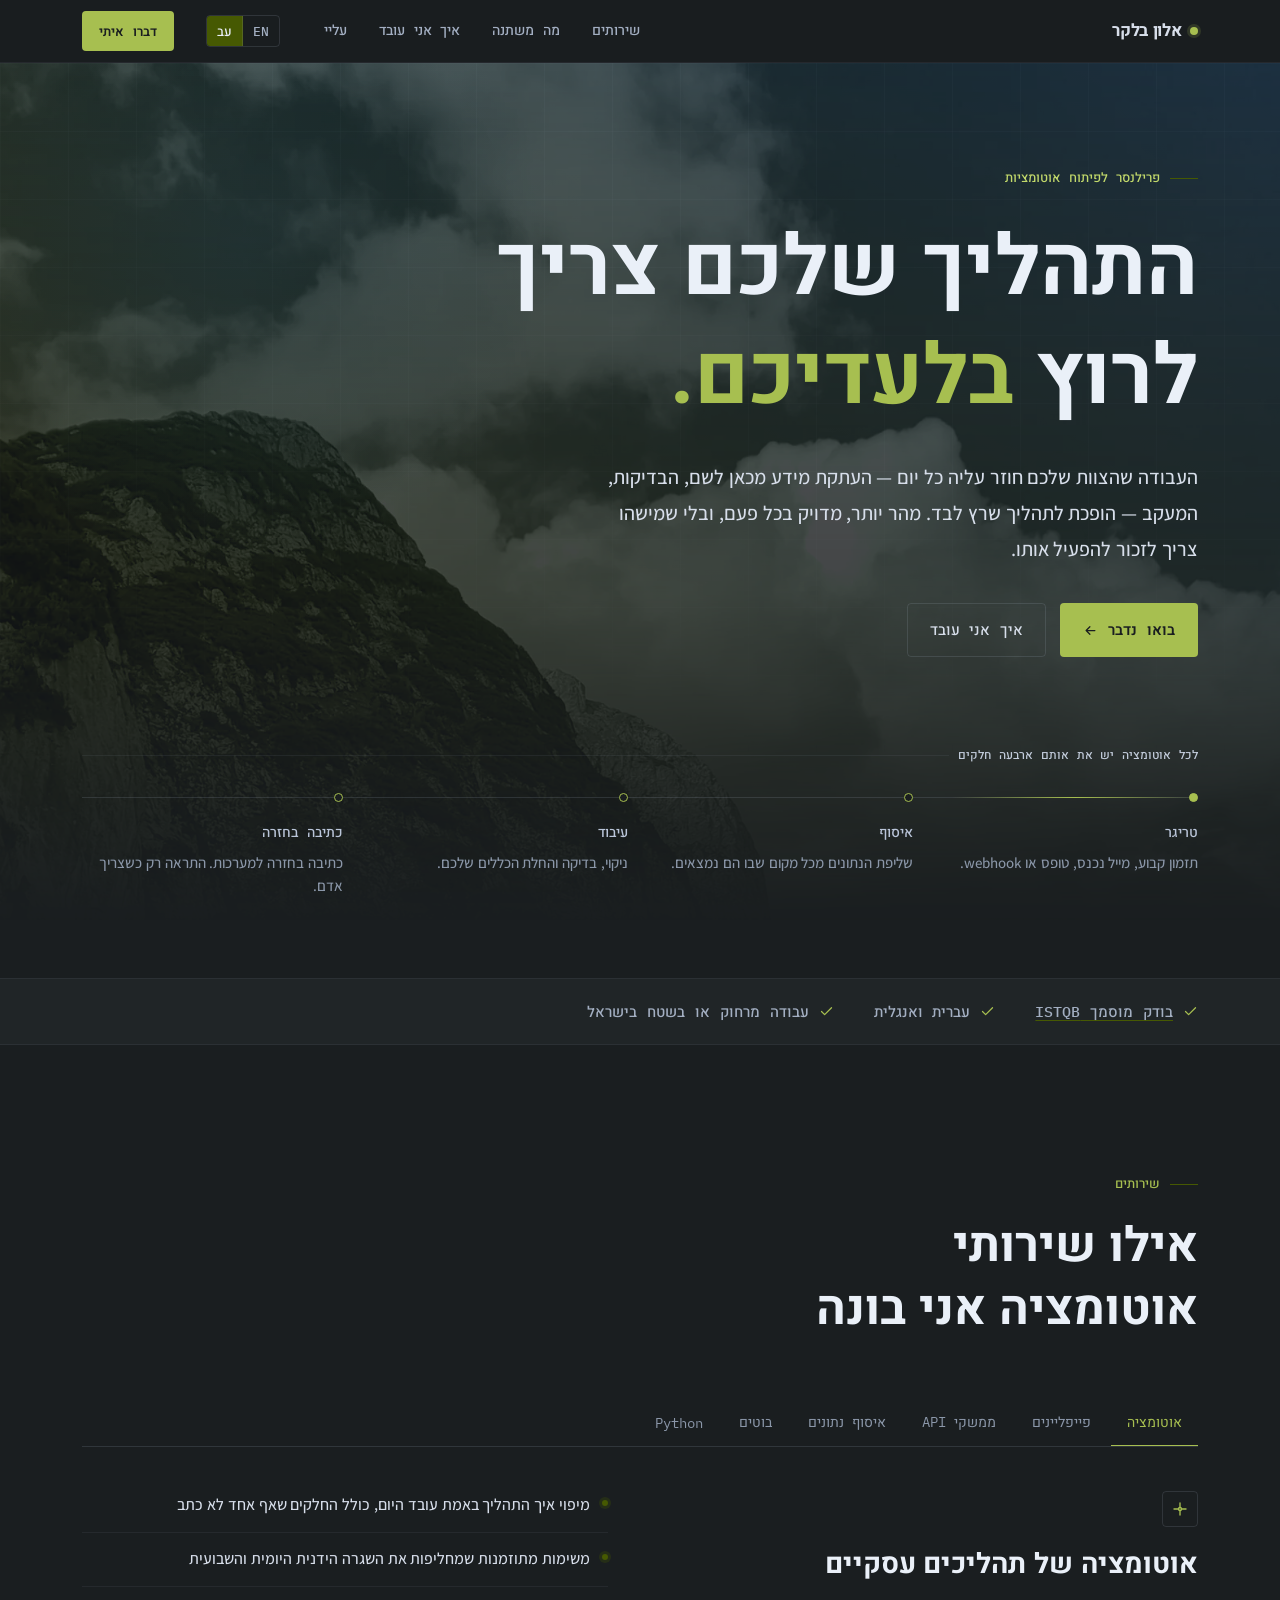
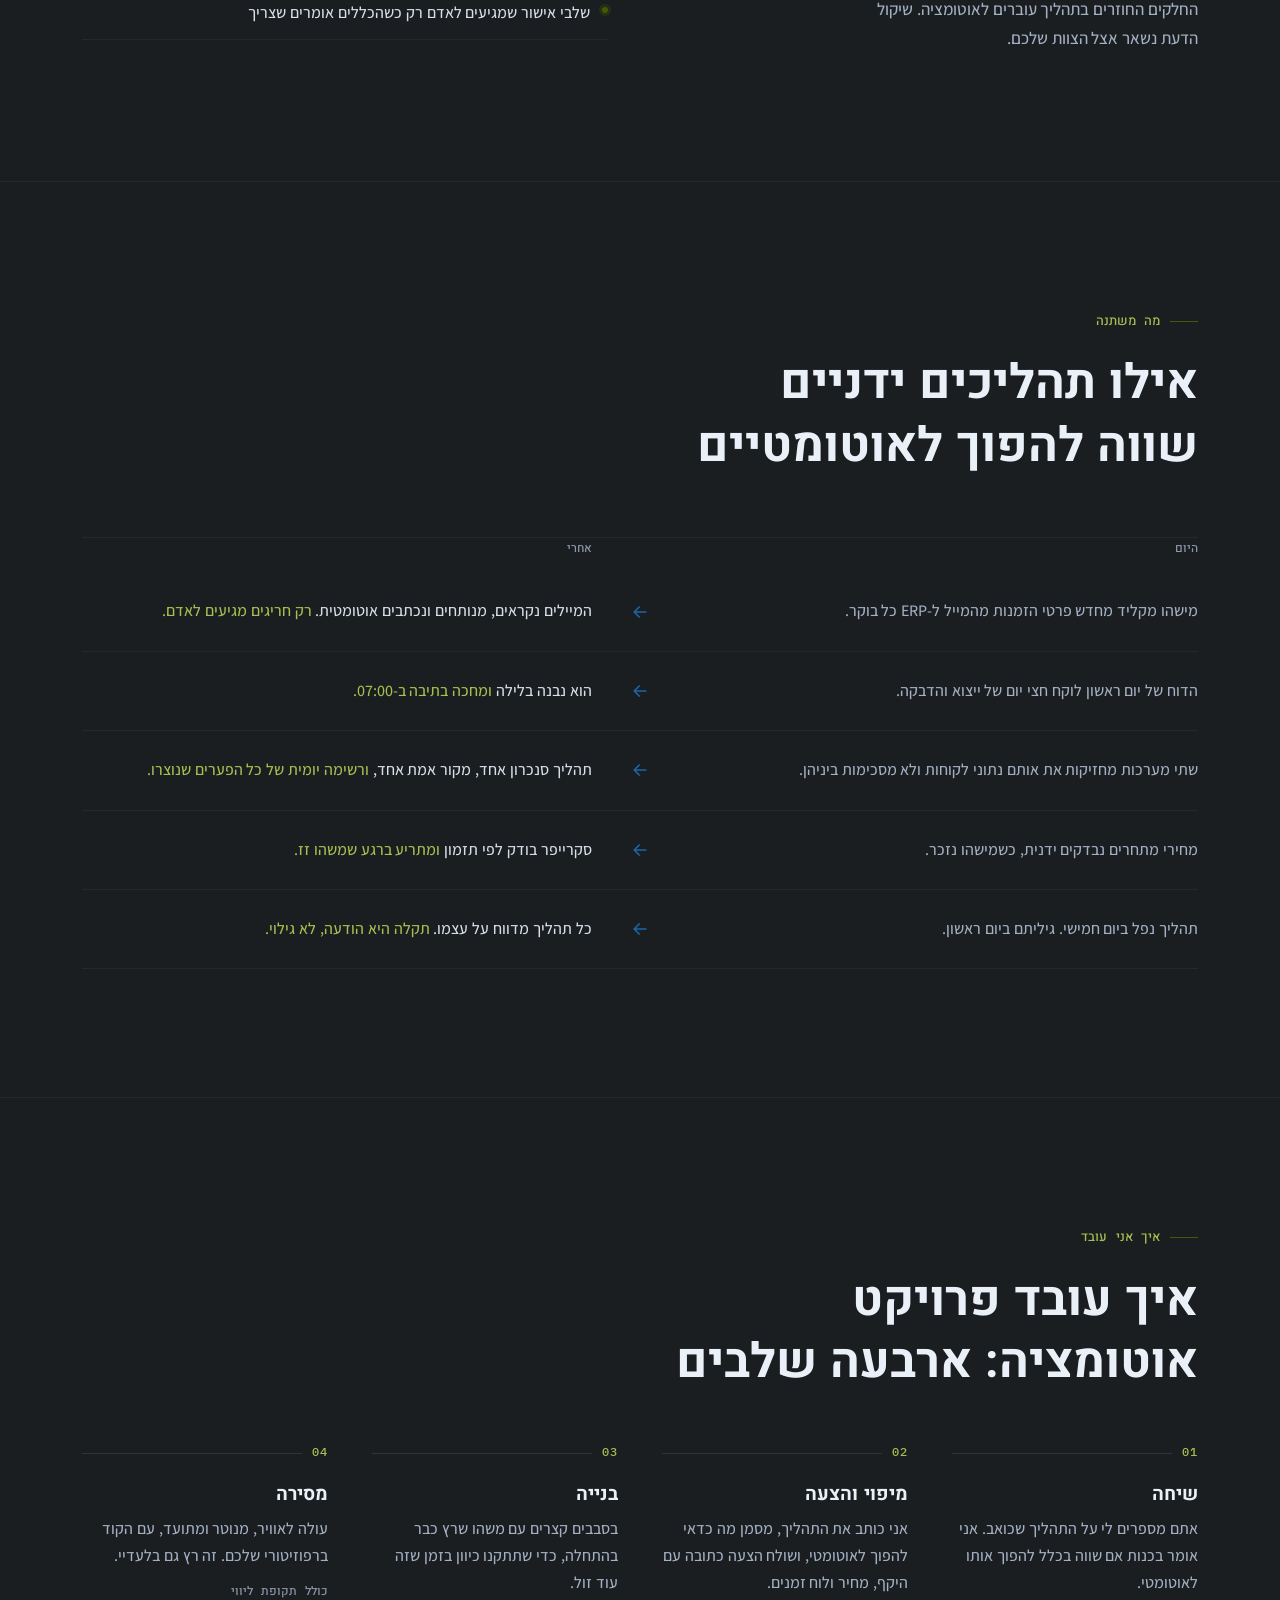
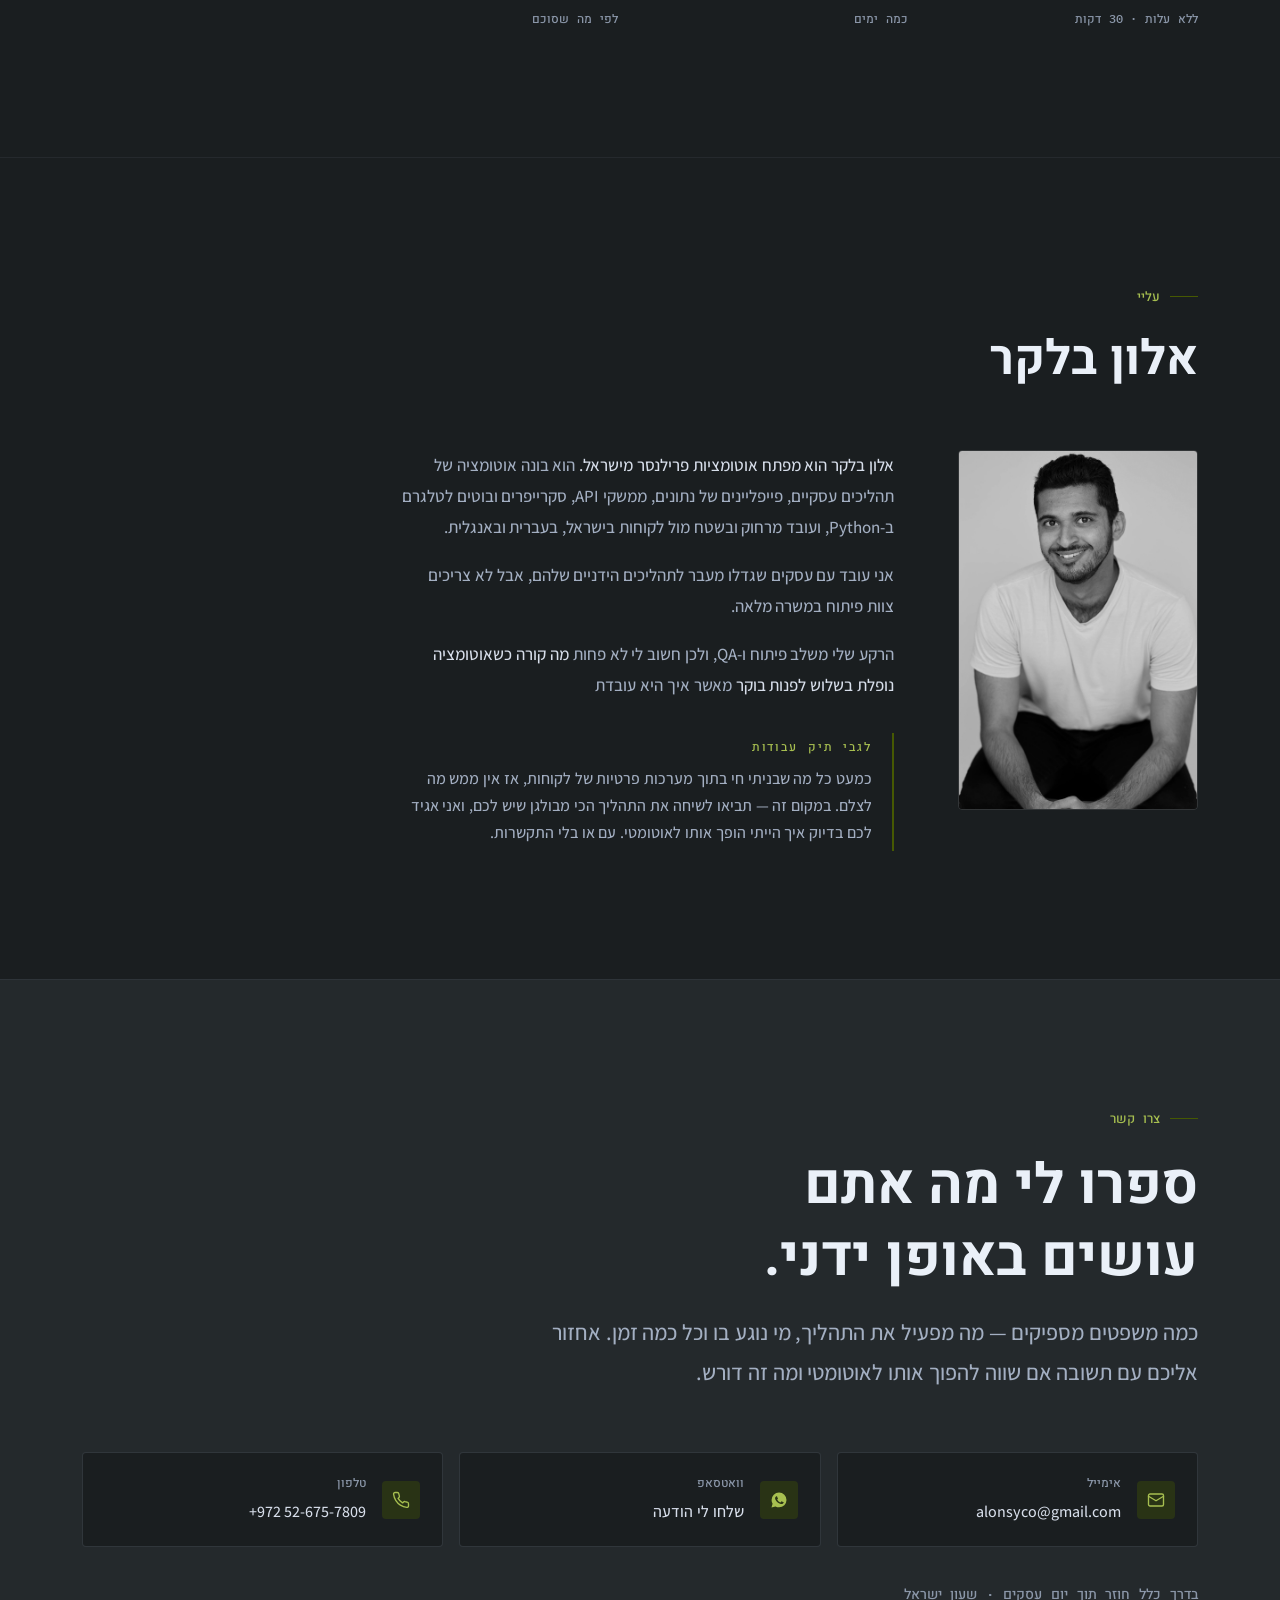
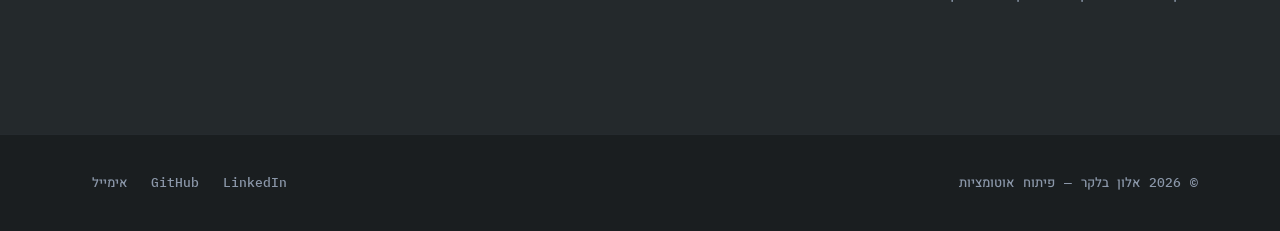
==== commit b8a2e74e: "adding the phone numbers properly" ====
--- a/he.html
+++ b/he.html
@@ -39,12 +39,6 @@
 })();
 </script>
 
-<!-- =========================================================
-     FILL THESE IN — search this file for  XXXXXXXXX
-       1. WhatsApp link   → wa.me/972XXXXXXXXX
-       2. Phone link      → tel:+972XXXXXXXXX
-       3. Phone displayed → +972 XX-XXX-XXXX
-     ========================================================= -->
 <script type="application/ld+json">
 {
   "@context": "https://schema.org",
@@ -655,7 +649,7 @@
 
       <!-- REPLACE XXXXXXXXX — digits only, no + and no leading 0
            e.g. 054-123-4567  →  https://wa.me/972541234567 -->
-      <a class="channel" href="https://wa.me/972XXXXXXXXX?text=%D7%94%D7%99%D7%99%20%D7%90%D7%9C%D7%95%D7%9F%2C%20%D7%A8%D7%A6%D7%99%D7%AA%D7%99%20%D7%9C%D7%93%D7%91%D7%A8%20%D7%A2%D7%9C%20%D7%90%D7%95%D7%98%D7%95%D7%9E%D7%A6%D7%99%D7%94%20%D7%9C%D7%AA%D7%94%D7%9C%D7%99%D7%9A." target="_blank" rel="noopener">
+      <a class="channel" href="https://wa.me/972526757809?text=%D7%94%D7%99%D7%99%20%D7%90%D7%9C%D7%95%D7%9F%2C%20%D7%A8%D7%A6%D7%99%D7%AA%D7%99%20%D7%9C%D7%93%D7%91%D7%A8%20%D7%A2%D7%9C%20%D7%90%D7%95%D7%98%D7%95%D7%9E%D7%A6%D7%99%D7%94%20%D7%9C%D7%AA%D7%94%D7%9C%D7%99%D7%9A." target="_blank" rel="noopener">
         <span class="channel-icon"><svg viewBox="0 0 24 24" fill="currentColor" aria-hidden="true"><path d="M12.04 2A9.9 9.9 0 0 0 2.1 11.9a9.8 9.8 0 0 0 1.35 4.96L2 22l5.28-1.38a9.9 9.9 0 0 0 4.76 1.21h.01A9.9 9.9 0 0 0 22 11.94 9.9 9.9 0 0 0 12.04 2Zm5.8 14.06c-.24.68-1.4 1.3-1.94 1.35-.5.05-.98.23-3.3-.69-2.78-1.1-4.55-3.94-4.69-4.13-.13-.19-1.11-1.48-1.11-2.82 0-1.34.7-2 .95-2.27a1 1 0 0 1 .72-.34h.52c.17 0 .39-.06.6.46.24.58.81 2 .88 2.14.07.14.12.3.02.49-.1.19-.15.3-.29.47l-.44.5c-.14.14-.29.3-.13.59.17.29.74 1.22 1.59 1.97 1.09.97 2 1.28 2.29 1.42.29.15.46.12.63-.07.17-.2.72-.84.91-1.13.19-.29.39-.24.65-.14.26.09 1.67.79 1.96.93.29.15.48.22.55.34.07.12.07.68-.17 1.36Z"/></svg></span>
         <span>
           <span class="channel-label">וואטסאפ</span>
@@ -663,12 +657,11 @@
         </span>
       </a>
 
-      <!-- REPLACE XXXXXXXXX in both the href and the visible number -->
-      <a class="channel" href="tel:+972XXXXXXXXX">
+      <a class="channel" href="tel:+972526757809">
         <span class="channel-icon"><svg viewBox="0 0 24 24" fill="none" stroke="currentColor" stroke-width="1.8" stroke-linecap="round" stroke-linejoin="round" aria-hidden="true"><path d="M22 16.9v3a2 2 0 0 1-2.2 2 19.8 19.8 0 0 1-8.6-3.1 19.5 19.5 0 0 1-6-6A19.8 19.8 0 0 1 2.1 4.2 2 2 0 0 1 4.1 2h3a2 2 0 0 1 2 1.7c.1 1 .4 1.9.7 2.8a2 2 0 0 1-.5 2.1L8.1 9.9a16 16 0 0 0 6 6l1.3-1.3a2 2 0 0 1 2.1-.4c.9.3 1.8.6 2.8.7a2 2 0 0 1 1.7 2Z"/></svg></span>
         <span>
           <span class="channel-label">טלפון</span>
-          <span class="channel-value"><bdi dir="ltr">+972 XX-XXX-XXXX</bdi></span>
+          <span class="channel-value"><bdi dir="ltr">+972 52-675-7809</bdi></span>
         </span>
       </a>
 
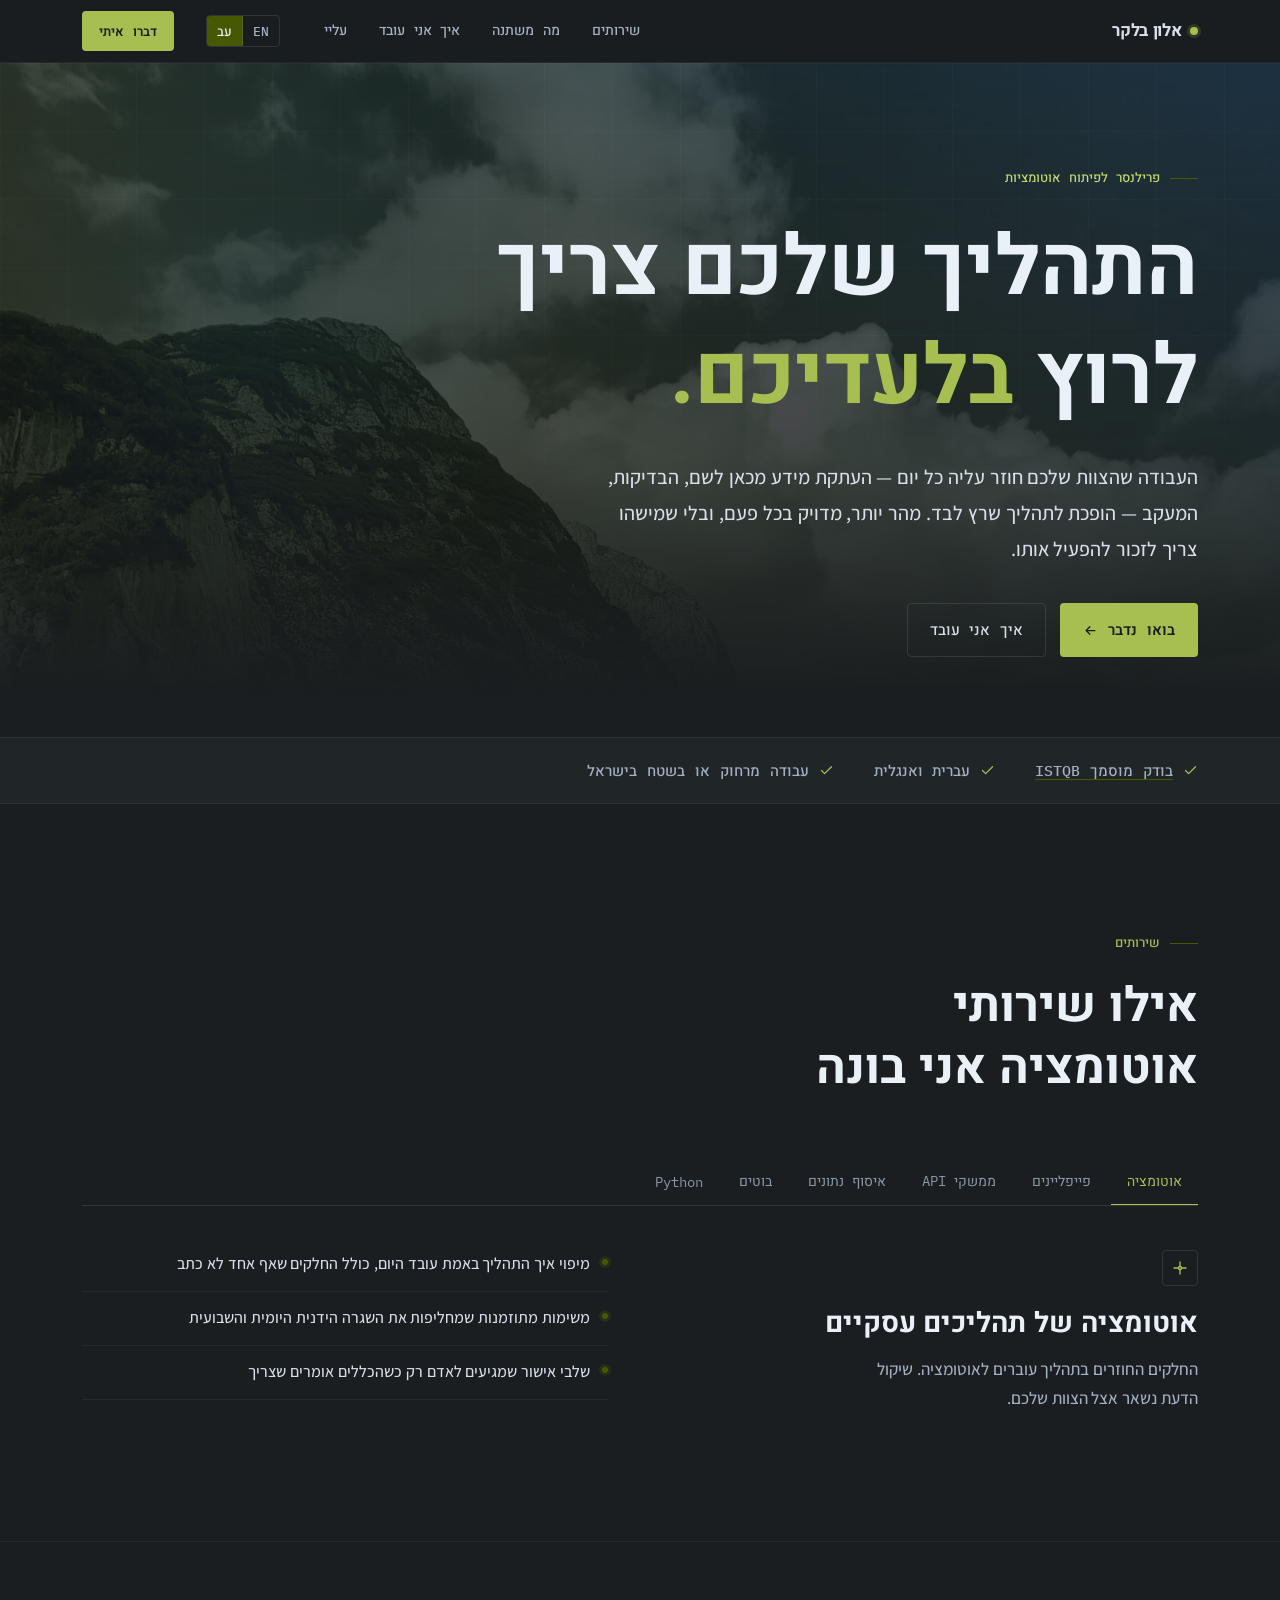
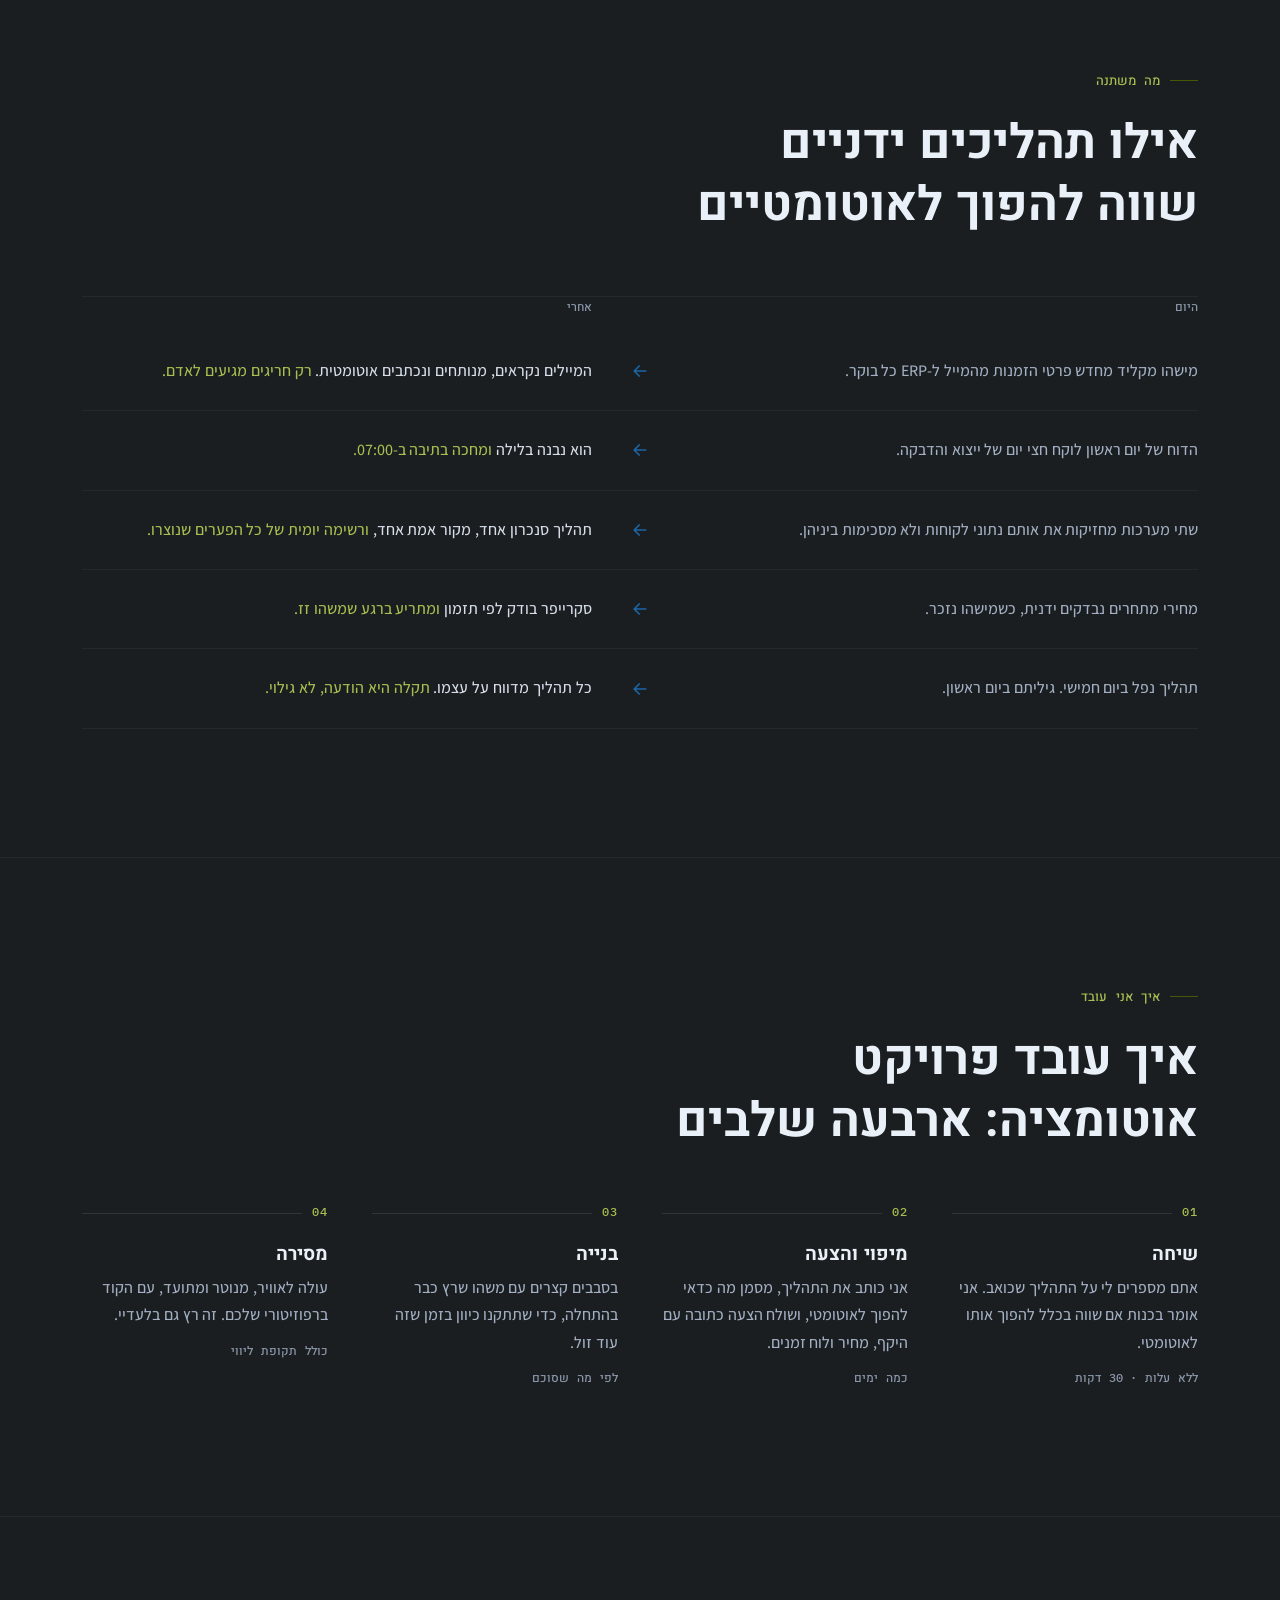
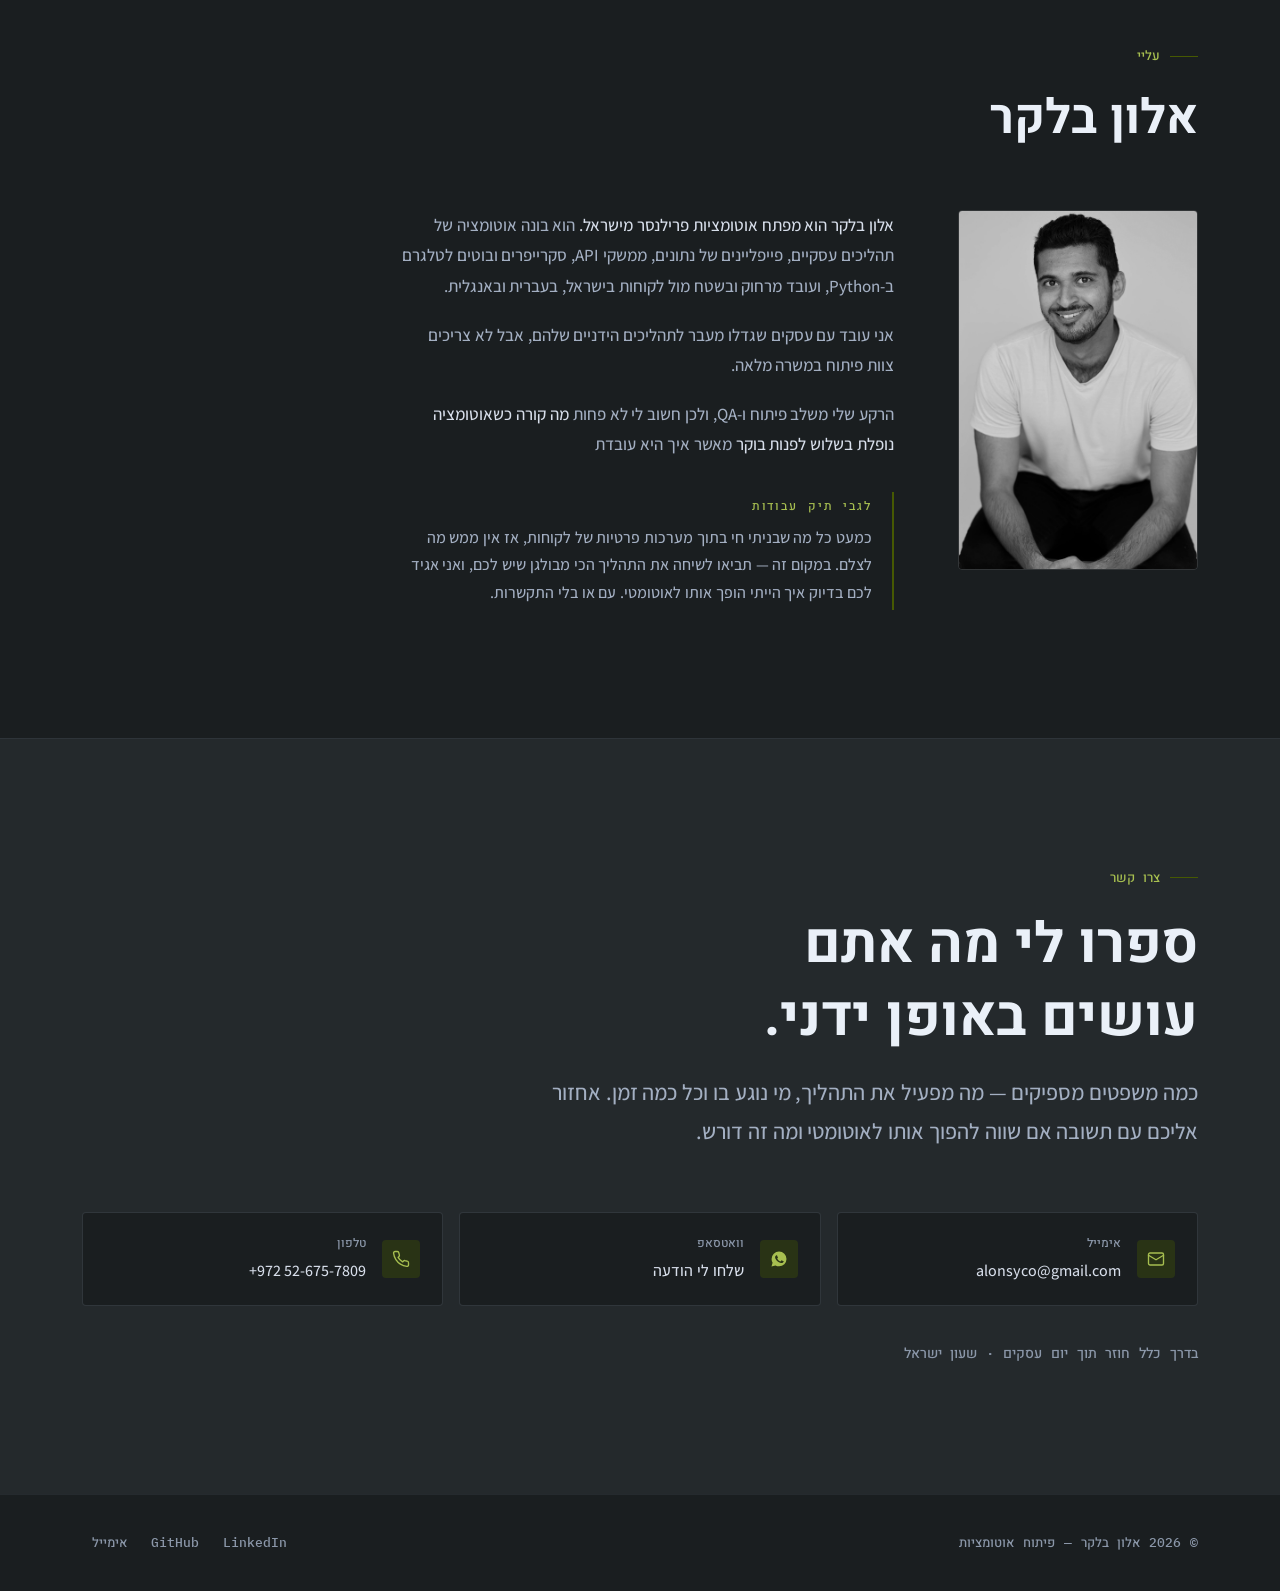
==== commit 0ea8e6d0: "removing the general automation work" ====
--- a/he.html
+++ b/he.html
@@ -361,31 +361,6 @@
       <a class="btn btn-ghost" href="#process">איך אני עובד</a>
     </div>
 
-    <!-- Signature element: the shape every project I build has -->
-    <div class="rail">
-      <p class="rail-caption">לכל אוטומציה יש את אותם ארבעה חלקים</p>
-      <div class="rail-body">
-        <div class="rail-track" aria-hidden="true"><span class="rail-pulse"></span></div>
-      <ol class="rail-nodes">
-        <li>
-          <span class="node-name">טריגר</span>
-          <span class="node-note">תזמון קבוע, מייל נכנס, טופס או webhook.</span>
-        </li>
-        <li>
-          <span class="node-name">איסוף</span>
-          <span class="node-note">שליפת הנתונים מכל מקום שבו הם נמצאים.</span>
-        </li>
-        <li>
-          <span class="node-name">עיבוד</span>
-          <span class="node-note">ניקוי, בדיקה והחלת הכללים שלכם.</span>
-        </li>
-        <li>
-          <span class="node-name">כתיבה בחזרה</span>
-          <span class="node-note">כתיבה בחזרה למערכות. התראה רק כשצריך אדם.</span>
-        </li>
-      </ol>
-      </div>
-    </div>
   </div>
 </section>
 
